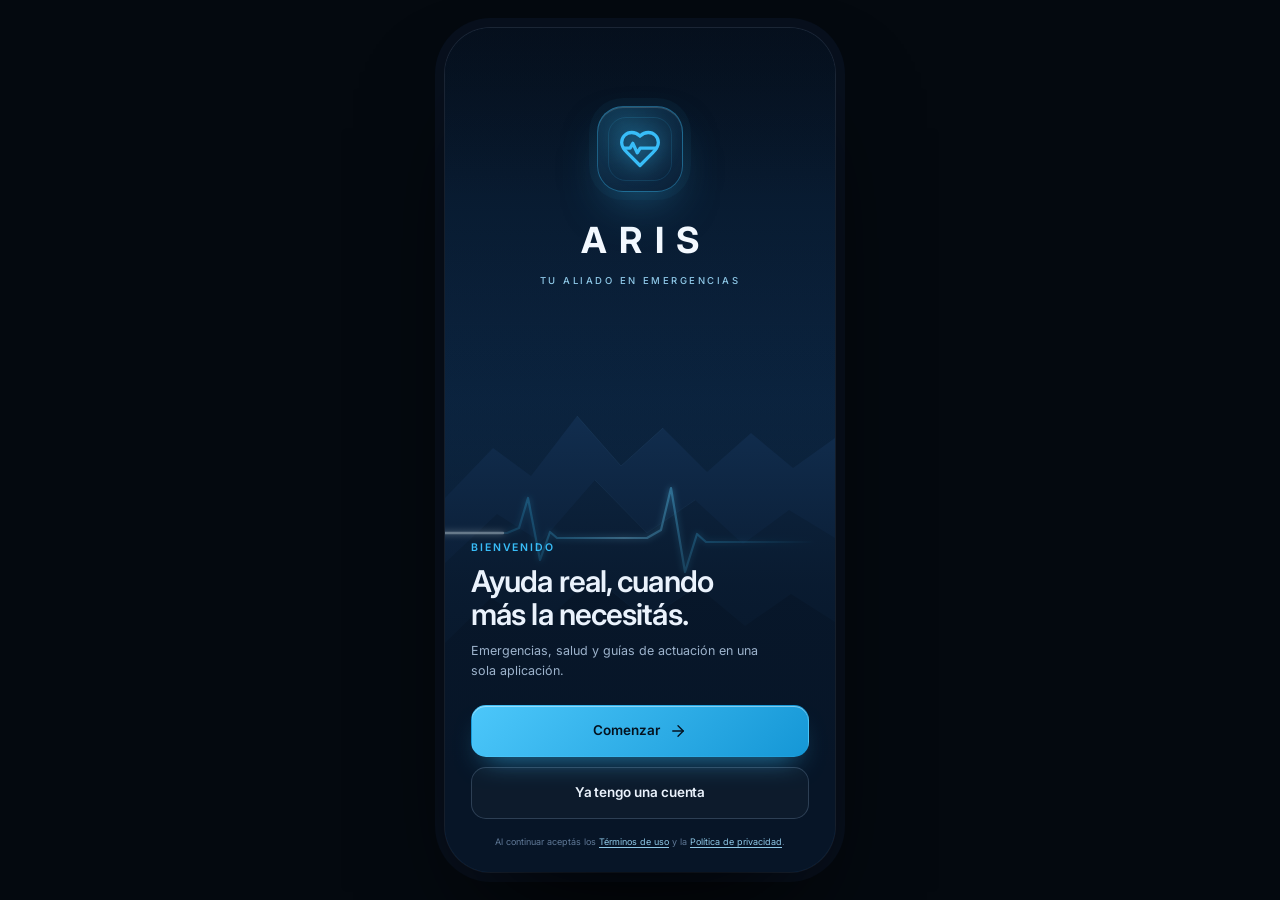
==== app.html @ 442552c3 "ARIS: PWA completa de emergencias y salud con soporte offline" ====
<!DOCTYPE html>
<html lang="es">
<head>
  <meta charset="UTF-8">
  <meta name="viewport" content="width=device-width, initial-scale=1, viewport-fit=cover">
  <meta name="theme-color" content="#0A192F">
  <meta name="description" content="ARIS — Tu aliado en emergencias. Asistencia por voz, alertas y guías de primeros auxilios.">
  <title>ARIS — Tu aliado en emergencias</title>

  <!-- PWA -->
  <link rel="manifest" href="manifest.json">
  <link rel="icon" type="image/png" sizes="192x192" href="icons/icon-192.png">
  <link rel="apple-touch-icon" sizes="180x180" href="icons/apple-touch-icon.png">
  <meta name="mobile-web-app-capable" content="yes">
  <meta name="apple-mobile-web-app-capable" content="yes">
  <meta name="apple-mobile-web-app-status-bar-style" content="black-translucent">
  <meta name="apple-mobile-web-app-title" content="ARIS">

  <link rel="preconnect" href="https://fonts.googleapis.com">
  <link rel="preconnect" href="https://fonts.gstatic.com" crossorigin>
  <link href="https://fonts.googleapis.com/css2?family=Inter:wght@400;500;600;700;800&display=swap" rel="stylesheet">
  <link rel="stylesheet" href="styles.css">
  <link rel="stylesheet" href="app-mobile.css">
</head>
<body class="aris-app">

  <!-- ============================================================
       Sprite de iconos
       ============================================================ -->
  <svg class="svg-sprite" xmlns="http://www.w3.org/2000/svg" aria-hidden="true" focusable="false">
    <symbol id="i-heart-pulse" viewBox="0 0 24 24">
      <path d="M19 14c1.49-1.46 3-3.21 3-5.5A5.5 5.5 0 0 0 16.5 3c-1.76 0-3 .5-4.5 2-1.5-1.5-2.74-2-4.5-2A5.5 5.5 0 0 0 2 8.5c0 2.3 1.5 4.05 3 5.5l7 7Z"/>
      <path d="M3 11.5h3.6l1.5-2.6 2.4 5.2 1.6-2.6H21"/>
    </symbol>
    <symbol id="i-alert" viewBox="0 0 24 24">
      <path d="M10.3 3.9 1.8 18a2 2 0 0 0 1.7 3h17a2 2 0 0 0 1.7-3L13.7 3.9a2 2 0 0 0-3.4 0Z"/>
      <path d="M12 9v4"/><path d="M12 17h.01"/>
    </symbol>
    <symbol id="i-megaphone" viewBox="0 0 24 24">
      <path d="m3 11 18-5v12L3 13v-2Z"/>
      <path d="M11.6 16.8a3 3 0 1 1-5.8-1.6"/>
    </symbol>
    <symbol id="i-book" viewBox="0 0 24 24">
      <path d="M12 7v14"/>
      <path d="M3 18a1 1 0 0 1-1-1V4a1 1 0 0 1 1-1h5a4 4 0 0 1 4 4 4 4 0 0 1 4-4h5a1 1 0 0 1 1 1v13a1 1 0 0 1-1 1h-6a3 3 0 0 0-3 3 3 3 0 0 0-3-3H3Z"/>
    </symbol>
    <symbol id="i-home" viewBox="0 0 24 24">
      <path d="m3 10.5 9-7.5 9 7.5"/>
      <path d="M5 9.5V21h14V9.5"/>
      <path d="M9 21v-6h6v6"/>
    </symbol>
    <symbol id="i-bell" viewBox="0 0 24 24">
      <path d="M18 8a6 6 0 1 0-12 0c0 7-3 7-3 9h18c0-2-3-2-3-9"/>
      <path d="M10.3 21a2 2 0 0 0 3.4 0"/>
    </symbol>
    <symbol id="i-user" viewBox="0 0 24 24">
      <circle cx="12" cy="8" r="4"/>
      <path d="M4 21a8 8 0 0 1 16 0"/>
    </symbol>
    <symbol id="i-phone" viewBox="0 0 24 24">
      <path d="M22 16.9v3a2 2 0 0 1-2.2 2 19.8 19.8 0 0 1-8.6-3.1 19.5 19.5 0 0 1-6-6A19.8 19.8 0 0 1 2.1 4.2 2 2 0 0 1 4.1 2h3a2 2 0 0 1 2 1.7c.1 1 .4 2 .7 2.9a2 2 0 0 1-.5 2.1L8 10a16 16 0 0 0 6 6l1.3-1.3a2 2 0 0 1 2.1-.5c1 .3 1.9.6 2.9.7a2 2 0 0 1 1.7 2Z"/>
    </symbol>
    <symbol id="i-mic" viewBox="0 0 24 24">
      <rect x="9" y="2" width="6" height="11" rx="3"/>
      <path d="M5 10a7 7 0 0 0 14 0"/>
      <path d="M12 19v3"/>
    </symbol>
    <symbol id="i-play" viewBox="0 0 24 24">
      <path d="M7 4.5 19 12 7 19.5Z"/>
    </symbol>
    <symbol id="i-pause" viewBox="0 0 24 24">
      <rect x="6" y="4" width="4" height="16" rx="1.4"/>
      <rect x="14" y="4" width="4" height="16" rx="1.4"/>
    </symbol>
    <symbol id="i-stop" viewBox="0 0 24 24">
      <rect x="6" y="6" width="12" height="12" rx="2"/>
    </symbol>
    <symbol id="i-chevron-right" viewBox="0 0 24 24">
      <path d="m9 18 6-6-6-6"/>
    </symbol>
    <symbol id="i-arrow-left" viewBox="0 0 24 24">
      <path d="M19 12H5"/><path d="m12 19-7-7 7-7"/>
    </symbol>
    <symbol id="i-arrow-right" viewBox="0 0 24 24">
      <path d="M5 12h14"/><path d="m12 5 7 7-7 7"/>
    </symbol>
    <symbol id="i-arrow-down" viewBox="0 0 24 24">
      <path d="M12 5v14"/><path d="m6 13 6 6 6-6"/>
    </symbol>
    <symbol id="i-eye" viewBox="0 0 24 24">
      <path d="M2 12s3.5-7 10-7 10 7 10 7-3.5 7-10 7S2 12 2 12Z"/>
      <circle cx="12" cy="12" r="3"/>
    </symbol>
    <symbol id="i-eye-off" viewBox="0 0 24 24">
      <path d="m3 3 18 18"/>
      <path d="M10.6 5.1A10.9 10.9 0 0 1 12 5c6.5 0 10 7 10 7a18 18 0 0 1-3.2 4.2"/>
      <path d="M6.6 6.6A18 18 0 0 0 2 12s3.5 7 10 7a10.8 10.8 0 0 0 5.4-1.4"/>
      <path d="M9.9 9.9a3 3 0 0 0 4.2 4.2"/>
    </symbol>
    <symbol id="i-mail" viewBox="0 0 24 24">
      <rect x="2" y="4" width="20" height="16" rx="2.5"/>
      <path d="m2.5 7 9.5 6 9.5-6"/>
    </symbol>
    <symbol id="i-lock" viewBox="0 0 24 24">
      <rect x="4" y="10" width="16" height="11" rx="2.5"/>
      <path d="M8 10V7a4 4 0 0 1 8 0v3"/>
    </symbol>
    <symbol id="i-calendar" viewBox="0 0 24 24">
      <rect x="3" y="4" width="18" height="17" rx="2.5"/>
      <path d="M8 2v4M16 2v4M3 10h18"/>
    </symbol>
    <symbol id="i-shield" viewBox="0 0 24 24">
      <path d="M12 22s8-4 8-10V5l-8-3-8 3v7c0 6 8 10 8 10Z"/>
      <path d="m9 12 2 2 4-4"/>
    </symbol>
    <symbol id="i-pin" viewBox="0 0 24 24">
      <path d="M20 10c0 6-8 12-8 12s-8-6-8-12a8 8 0 0 1 16 0Z"/>
      <circle cx="12" cy="10" r="3"/>
    </symbol>
    <symbol id="i-clock" viewBox="0 0 24 24">
      <circle cx="12" cy="12" r="9"/>
      <path d="M12 7v5l3 2"/>
    </symbol>
    <symbol id="i-check" viewBox="0 0 24 24">
      <path d="m5 13 4 4L19 7"/>
    </symbol>
    <symbol id="i-settings" viewBox="0 0 24 24">
      <circle cx="12" cy="12" r="3"/>
      <path d="M19.4 15a1.7 1.7 0 0 0 .3 1.9l.1.1a2 2 0 1 1-2.8 2.8l-.1-.1a1.7 1.7 0 0 0-1.9-.3 1.7 1.7 0 0 0-1 1.5V21a2 2 0 1 1-4 0v-.1a1.7 1.7 0 0 0-1.1-1.5 1.7 1.7 0 0 0-1.9.3l-.1.1a2 2 0 1 1-2.8-2.8l.1-.1a1.7 1.7 0 0 0 .3-1.9 1.7 1.7 0 0 0-1.5-1H3a2 2 0 1 1 0-4h.1A1.7 1.7 0 0 0 4.6 9a1.7 1.7 0 0 0-.3-1.9l-.1-.1a2 2 0 1 1 2.8-2.8l.1.1a1.7 1.7 0 0 0 1.9.3H9a1.7 1.7 0 0 0 1-1.5V3a2 2 0 1 1 4 0v.1a1.7 1.7 0 0 0 1 1.5 1.7 1.7 0 0 0 1.9-.3l.1-.1a2 2 0 1 1 2.8 2.8l-.1.1a1.7 1.7 0 0 0-.3 1.9V9a1.7 1.7 0 0 0 1.5 1H21a2 2 0 1 1 0 4h-.1a1.7 1.7 0 0 0-1.5 1Z"/>
    </symbol>
    <symbol id="i-globe" viewBox="0 0 24 24">
      <circle cx="12" cy="12" r="9"/>
      <path d="M3 12h18"/>
      <path d="M12 3a15 15 0 0 1 0 18 15 15 0 0 1 0-18Z"/>
    </symbol>
    <symbol id="i-logout" viewBox="0 0 24 24">
      <path d="M9 21H5a2 2 0 0 1-2-2V5a2 2 0 0 1 2-2h4"/>
      <path d="m16 17 5-5-5-5"/><path d="M21 12H9"/>
    </symbol>
    <symbol id="i-share" viewBox="0 0 24 24">
      <circle cx="18" cy="5" r="3"/>
      <circle cx="6" cy="12" r="3"/>
      <circle cx="18" cy="19" r="3"/>
      <path d="m8.6 10.5 6.8-4M8.6 13.5l6.8 4"/>
    </symbol>
    <symbol id="i-send" viewBox="0 0 24 24">
      <path d="m22 2-7 20-4-9-9-4Z"/>
      <path d="M22 2 11 13"/>
    </symbol>
    <symbol id="i-activity" viewBox="0 0 24 24">
      <path d="M22 12h-4l-3 9L9 3l-3 9H2"/>
    </symbol>
    <symbol id="i-users" viewBox="0 0 24 24">
      <path d="M16 21v-2a4 4 0 0 0-4-4H6a4 4 0 0 0-4 4v2"/>
      <circle cx="9" cy="7" r="4"/>
      <path d="M22 21v-2a4 4 0 0 0-3-3.9"/>
      <path d="M16 3.1a4 4 0 0 1 0 7.8"/>
    </symbol>
    <symbol id="i-badge-check" viewBox="0 0 24 24">
      <path d="m12 2 2.4 1.8 3-.3 1 2.8L21 7.8l-.6 3 .6 3-2.6 1.5-1 2.8-3-.3L12 22l-2.4-1.8-3 .3-1-2.8L3 16.2l.6-3-.6-3 2.6-1.5 1-2.8 3 .3L12 2Z"/>
      <path d="m9 12 2 2 4-4"/>
    </symbol>
    <symbol id="i-headset" viewBox="0 0 24 24">
      <path d="M3 18v-6a9 9 0 0 1 18 0v6"/>
      <path d="M21 19a2 2 0 0 1-2 2h-1a2 2 0 0 1-2-2v-3a2 2 0 0 1 2-2h3v5Z"/>
      <path d="M3 19a2 2 0 0 0 2 2h1a2 2 0 0 0 2-2v-3a2 2 0 0 0-2-2H3v5Z"/>
    </symbol>
    <symbol id="i-bookmark" viewBox="0 0 24 24">
      <path d="M19 21 12 16 5 21V5a2 2 0 0 1 2-2h10a2 2 0 0 1 2 2v16Z"/>
    </symbol>
    <symbol id="i-volume" viewBox="0 0 24 24">
      <path d="M11 5 6 9H2v6h4l5 4V5Z"/>
      <path d="M15.5 8.5a5 5 0 0 1 0 7"/>
      <path d="M18.5 5.5a9 9 0 0 1 0 13"/>
    </symbol>
    <symbol id="i-volume-off" viewBox="0 0 24 24">
      <path d="M11 5 6 9H2v6h4l5 4V5Z"/>
      <path d="m16 9 5 5"/>
      <path d="m21 9-5 5"/>
    </symbol>
    <symbol id="i-droplet" viewBox="0 0 24 24">
      <path d="M12 2.7 6.3 8.4a8 8 0 1 0 11.4 0L12 2.7Z"/>
    </symbol>
    <symbol id="i-edit" viewBox="0 0 24 24">
      <path d="M12 20h9"/>
      <path d="M16.5 3.5a2.1 2.1 0 0 1 3 3L7 19l-4 1 1-4Z"/>
    </symbol>
  </svg>

  <div id="app">

    <!-- ==========================================================
         01 · Bienvenida
         ========================================================== -->
    <section class="screen screen--splash" data-view="bienvenida" aria-label="Bienvenida de ARIS">
      <div class="scene" aria-hidden="true">
        <svg class="scene__art" viewBox="0 0 390 844" preserveAspectRatio="xMidYMid slice" aria-hidden="true">
          <defs>
            <linearGradient id="sceneSky" x1="0" y1="0" x2="0" y2="1">
              <stop offset="0" stop-color="#061323"/>
              <stop offset=".42" stop-color="#0B2440"/>
              <stop offset=".72" stop-color="#123354"/>
              <stop offset="1" stop-color="#0A192F"/>
            </linearGradient>
            <linearGradient id="ecgGrad" x1="0" y1="0" x2="1" y2="0">
              <stop offset="0" stop-color="#38BDF8" stop-opacity="0"/>
              <stop offset=".28" stop-color="#38BDF8" stop-opacity=".55"/>
              <stop offset=".5" stop-color="#7DD3FC" stop-opacity=".95"/>
              <stop offset=".72" stop-color="#38BDF8" stop-opacity=".55"/>
              <stop offset="1" stop-color="#38BDF8" stop-opacity="0"/>
            </linearGradient>
            <filter id="ecgGlow" x="-20%" y="-200%" width="140%" height="500%">
              <feGaussianBlur stdDeviation="3.2" result="blur"/>
              <feMerge>
                <feMergeNode in="blur"/>
                <feMergeNode in="SourceGraphic"/>
              </feMerge>
            </filter>
          </defs>

          <rect width="390" height="844" fill="url(#sceneSky)"/>

          <path d="M0 470 48 420 86 448 132 388 176 438 218 400 262 444 306 405 348 440 390 410V844H0Z" fill="#143458" opacity=".9"/>
          <path d="M0 535 52 486 96 514 150 452 202 505 250 472 298 516 344 482 390 510V844H0Z" fill="#0F2A48"/>
          <path d="M0 615 46 570 94 600 148 548 202 592 252 558 300 598 346 566 390 594V844H0Z" fill="#091C32"/>

          <g fill="none" stroke="#2E5B80" stroke-opacity=".3" stroke-width="1">
            <path d="M132 388 176 438 218 400"/>
            <path d="M150 452 202 505 250 472"/>
            <path d="M148 548 202 592 252 558"/>
          </g>

          <g filter="url(#ecgGlow)">
            <path class="ecg-line" d="M-12 505H62l12-5 9-30 12 62 10-28 7 6h90l14-8 10-42 14 84 12-38 9 8h109" fill="none" stroke="url(#ecgGrad)" stroke-width="2.2" stroke-linecap="round" stroke-linejoin="round"/>
            <path class="ecg-spark" d="M-12 505H62l12-5 9-30 12 62 10-28 7 6h90l14-8 10-42 14 84 12-38 9 8h109" fill="none" stroke="#D8F0FF" stroke-width="2.4" stroke-linecap="round" stroke-linejoin="round" stroke-dasharray="70 1100"/>
          </g>
        </svg>
        <div class="scene__veil"></div>
      </div>

      <div class="splash__content">
        <div class="splash__brand">
          <span class="brandmark" aria-hidden="true">
            <svg class="icon" aria-hidden="true"><use href="#i-heart-pulse"/></svg>
          </span>
          <h3 class="splash__word">ARIS</h3>
          <p class="splash__tagline">Tu aliado en emergencias</p>
        </div>

        <div class="splash__bottom">
          <p class="eyebrow eyebrow--cyan">Bienvenido</p>
          <h3 class="splash__title">Ayuda real, cuando más la necesitás.</h3>
          <p class="splash__copy">Emergencias, salud y guías de actuación en una sola aplicación.</p>
          <div class="splash__actions">
            <button class="btn btn--primary" type="button" data-start>
              Comenzar
              <svg class="icon" aria-hidden="true"><use href="#i-arrow-right"/></svg>
            </button>
            <button class="btn btn--ghost" type="button" data-have-account>Ya tengo una cuenta</button>
          </div>
          <p class="splash__legal">Al continuar aceptás los <a href="#">Términos de uso</a> y la <a href="#">Política de privacidad</a>.</p>
        </div>
      </div>
    </section>

    <!-- ==========================================================
         02 · Registro
         ========================================================== -->
    <section class="screen screen--auth" data-view="registro" aria-label="Registro de cuenta">
      <div class="auth__glow" aria-hidden="true"></div>

      <div class="appbar">
        <a class="icon-btn" href="#/bienvenida" data-back="bienvenida" aria-label="Volver">
          <svg class="icon" aria-hidden="true"><use href="#i-arrow-left"/></svg>
        </a>
        <span class="appbar__spacer"></span>
        <span class="appbar__hint">Nueva cuenta</span>
      </div>

      <div class="auth__scroll">
        <header class="auth__head">
          <p class="eyebrow">Nueva cuenta</p>
          <h3>Creá tu cuenta</h3>
          <p>Completá tus datos para recibir asistencia personalizada.</p>
        </header>

        <form class="form" data-register-form>
          <div class="field">
            <label class="field__label" for="reg-name">Nombre completo</label>
            <div class="field__control">
              <svg class="icon field__icon" aria-hidden="true"><use href="#i-user"/></svg>
              <input class="field__input" id="reg-name" name="name" type="text" placeholder="Martina Gómez" autocomplete="name">
            </div>
          </div>

          <div class="field">
            <label class="field__label" for="reg-age">Edad</label>
            <div class="field__control">
              <svg class="icon field__icon" aria-hidden="true"><use href="#i-calendar"/></svg>
              <input class="field__input" id="reg-age" name="age" type="text" inputmode="numeric" placeholder="28" autocomplete="off">
            </div>
          </div>

          <div class="field">
            <label class="field__label" for="reg-email">Correo electrónico</label>
            <div class="field__control">
              <svg class="icon field__icon" aria-hidden="true"><use href="#i-mail"/></svg>
              <input class="field__input" id="reg-email" name="email" type="email" placeholder="nombre@correo.com" autocomplete="email">
            </div>
          </div>

          <div class="field">
            <label class="field__label" for="reg-password">Contraseña</label>
            <div class="field__control">
              <svg class="icon field__icon" aria-hidden="true"><use href="#i-lock"/></svg>
              <input class="field__input" id="reg-password" name="password" type="password" placeholder="Mínimo 8 caracteres" autocomplete="new-password">
              <button class="field__toggle" type="button" data-toggle-password aria-label="Mostrar contraseña" aria-controls="reg-password">
                <svg class="icon" aria-hidden="true"><use href="#i-eye"/></svg>
              </button>
            </div>
          </div>

          <label class="checkbox">
            <input type="checkbox" checked>
            <span class="checkbox__box" aria-hidden="true">
              <svg class="icon" aria-hidden="true"><use href="#i-check"/></svg>
            </span>
            <span>Acepto los <a href="#">términos</a> y la <a href="#">política de privacidad</a>.</span>
          </label>

          <button class="btn btn--primary btn--full" type="submit">
            Crear cuenta
            <svg class="icon" aria-hidden="true"><use href="#i-arrow-right"/></svg>
          </button>
        </form>

        <p class="auth__alt">¿Ya tenés una cuenta? <a href="#/inicio">Iniciá sesión</a></p>
        <p class="auth__secure">
          <svg class="icon" aria-hidden="true"><use href="#i-lock"/></svg>
          Tus datos se guardan solo en este dispositivo.
        </p>
      </div>
    </section>

    <!-- ==========================================================
         03 · Inicio
         ========================================================== -->
    <section class="screen screen--home" data-view="inicio" aria-label="Pantalla principal">
      <div class="screen__scroll home__scroll">
        <header class="home__head">
          <span class="avatar" data-user-initials aria-hidden="true">MG<span class="avatar__status" aria-hidden="true"></span></span>
          <div class="home__greeting">
            <p class="home__date" data-today>Lunes, 2 de noviembre</p>
            <h3 data-home-greeting>Hola, ¿cómo estás?</h3>
          </div>
          <a class="icon-btn icon-btn--bell" href="#/alertas" aria-label="Notificaciones">
            <svg class="icon" aria-hidden="true"><use href="#i-bell"/></svg>
            <span class="dot" data-unread-badge aria-hidden="true"></span>
          </a>
        </header>

        <div class="status-strip">
          <span class="status-strip__left"><span class="pulse-dot" aria-hidden="true"></span> Protección activa</span>
          <span class="status-strip__right">
            <svg class="icon" aria-hidden="true"><use href="#i-pin"/></svg>
            Zona Norte
          </span>
        </div>

        <div class="section-head">
          <h3>Accesos rápidos</h3>
          <span class="section-head__meta">Módulos</span>
        </div>

        <div class="quick-grid">
          <a class="quick-card quick-card--health" href="#/perfil">
            <span class="quick-card__icon"><svg class="icon" aria-hidden="true"><use href="#i-heart-pulse"/></svg></span>
            <span class="quick-card__arrow"><svg class="icon" aria-hidden="true"><use href="#i-chevron-right"/></svg></span>
            <span class="quick-card__body">
              <strong>Mi salud</strong>
              <span>Signos vitales y ficha</span>
            </span>
          </a>

          <a class="quick-card quick-card--emergency" href="#/sismo">
            <span class="quick-card__icon"><svg class="icon" aria-hidden="true"><use href="#i-alert"/></svg></span>
            <span class="quick-card__arrow"><svg class="icon" aria-hidden="true"><use href="#i-chevron-right"/></svg></span>
            <span class="quick-card__body">
              <strong>Emergencias</strong>
              <span>SOS, llamadas y reportes</span>
            </span>
          </a>

          <a class="quick-card quick-card--alerts" href="#/alertas">
            <span class="quick-card__icon"><svg class="icon" aria-hidden="true"><use href="#i-megaphone"/></svg></span>
            <span class="quick-card__badge" data-unread-badge>2</span>
            <span class="quick-card__body">
              <strong>Alertas</strong>
              <span>Avisos de tu zona</span>
            </span>
          </a>

          <a class="quick-card quick-card--guide" href="#/rcp">
            <span class="quick-card__icon"><svg class="icon" aria-hidden="true"><use href="#i-book"/></svg></span>
            <span class="quick-card__arrow"><svg class="icon" aria-hidden="true"><use href="#i-chevron-right"/></svg></span>
            <span class="quick-card__body">
              <strong>Guía</strong>
              <span>Primeros auxilios y RCP</span>
            </span>
          </a>
        </div>

        <a class="alert-row" href="#/alertas">
          <span class="alert-row__icon"><svg class="icon" aria-hidden="true"><use href="#i-activity"/></svg></span>
          <span class="alert-row__body">
            <strong>Sismo de magnitud 6.4</strong>
            <span>Zona Norte · hace 3 min</span>
          </span>
          <span class="tag tag--danger">Alta</span>
          <svg class="icon" aria-hidden="true"><use href="#i-chevron-right"/></svg>
        </a>

        <div class="section-head section-head--contacts">
          <h3>Contactos de confianza</h3>
          <button class="link-btn" type="button" data-toast="Gestión de contactos en camino">Gestionar</button>
        </div>

        <div class="contacts-row">
          <a class="contact" href="tel:+5491100000001" aria-label="Llamar a María">
            <span class="avatar avatar--xs" data-initials="ML" aria-hidden="true"></span>
            <span class="contact__name">María</span>
            <span class="contact__call"><svg class="icon" aria-hidden="true"><use href="#i-phone"/></svg></span>
          </a>
          <a class="contact" href="tel:+5491100000002" aria-label="Llamar a Diego">
            <span class="avatar avatar--xs" data-initials="DR" aria-hidden="true"></span>
            <span class="contact__name">Diego</span>
            <span class="contact__call"><svg class="icon" aria-hidden="true"><use href="#i-phone"/></svg></span>
          </a>
          <a class="contact" href="tel:+5491100000003" aria-label="Llamar a Lucía">
            <span class="avatar avatar--xs" data-initials="LP" aria-hidden="true"></span>
            <span class="contact__name">Lucía</span>
            <span class="contact__call"><svg class="icon" aria-hidden="true"><use href="#i-phone"/></svg></span>
          </a>
        </div>

        <div class="support-banner">
          <span class="support-banner__icon"><svg class="icon" aria-hidden="true"><use href="#i-headset"/></svg></span>
          <span class="support-banner__body">
            <strong>Estamos para ayudarte</strong>
            <span>Soporte disponible 24/7</span>
          </span>
          <button class="support-banner__action" type="button" data-toast="Soporte: soporte@aris.app" aria-label="Contactar con soporte">
            <svg class="icon" aria-hidden="true"><use href="#i-arrow-right"/></svg>
          </button>
        </div>
      </div>

      <div class="home-indicator" aria-hidden="true"></div>
    </section>

    <!-- ==========================================================
         04 · Emergencia natural (sismo)
         ========================================================== -->
    <section class="screen screen--quake" data-view="sismo" aria-label="Emergencia por sismo">
      <div class="appbar">
        <a class="icon-btn" href="#/inicio" data-back="inicio" aria-label="Volver al inicio">
          <svg class="icon" aria-hidden="true"><use href="#i-arrow-left"/></svg>
        </a>
        <h3 class="appbar__title">Emergencia natural</h3>
        <span class="appbar__spacer"></span>
        <a class="icon-btn" href="#/voz" aria-label="Asistencia por voz">
          <svg class="icon" aria-hidden="true"><use href="#i-mic"/></svg>
        </a>
        <button class="icon-btn" type="button" data-toast="Ubicación y tipo de emergencia enviada" aria-label="Compartir emergencia">
          <svg class="icon" aria-hidden="true"><use href="#i-share"/></svg>
        </button>
      </div>

      <div class="screen__scroll quake__scroll">
        <div class="quake-hero">
          <svg class="quake-hero__art" viewBox="0 0 350 204" preserveAspectRatio="xMidYMid slice" aria-hidden="true">
            <defs>
              <linearGradient id="quakeSky" x1="0" y1="0" x2="0" y2="1">
                <stop offset="0" stop-color="#18395B"/>
                <stop offset=".55" stop-color="#102945"/>
                <stop offset="1" stop-color="#0A1B30"/>
              </linearGradient>
              <radialGradient id="quakeGlow" cx=".72" cy=".16" r=".62">
                <stop offset="0" stop-color="#F87171" stop-opacity=".4"/>
                <stop offset="1" stop-color="#F87171" stop-opacity="0"/>
              </radialGradient>
              <filter id="quakeBlur" x="-50%" y="-50%" width="200%" height="200%">
                <feGaussianBlur stdDeviation="7"/>
              </filter>
            </defs>

            <rect width="350" height="204" fill="url(#quakeSky)"/>
            <rect width="350" height="204" fill="url(#quakeGlow)"/>

            <g fill="#0B2036">
              <rect x="4" y="112" width="54" height="92"/>
              <rect x="64" y="90" width="36" height="114"/>
              <rect x="204" y="100" width="46" height="104"/>
              <rect x="256" y="118" width="38" height="86"/>
              <rect x="300" y="94" width="46" height="110"/>
            </g>

            <g fill="#7DD3FC" opacity=".13">
              <rect x="12" y="124" width="5" height="7"/><rect x="24" y="124" width="5" height="7"/><rect x="36" y="124" width="5" height="7"/>
              <rect x="12" y="142" width="5" height="7"/><rect x="36" y="142" width="5" height="7"/>
              <rect x="72" y="104" width="5" height="7"/><rect x="84" y="104" width="5" height="7"/>
              <rect x="72" y="122" width="5" height="7"/><rect x="84" y="140" width="5" height="7"/>
              <rect x="214" y="114" width="5" height="7"/><rect x="228" y="114" width="5" height="7"/><rect x="240" y="132" width="5" height="7"/>
              <rect x="266" y="130" width="5" height="7"/><rect x="278" y="148" width="5" height="7"/>
              <rect x="310" y="108" width="5" height="7"/><rect x="324" y="108" width="5" height="7"/><rect x="310" y="126" width="5" height="7"/>
            </g>

            <path d="M112 54h52l6 12-10 8 8 12h22v118h-78Z" fill="#143A5C"/>
            <path d="M112 54h52l6 12-10 8 8 12h22" fill="none" stroke="#3E6B92" stroke-width="1.4" opacity=".7"/>

            <g fill="#FCD34D" opacity=".38">
              <rect x="124" y="106" width="10" height="8" rx="1"/>
              <rect x="146" y="106" width="10" height="8" rx="1"/>
              <rect x="124" y="132" width="10" height="8" rx="1"/>
              <rect x="168" y="132" width="10" height="8" rx="1"/>
              <rect x="146" y="158" width="10" height="8" rx="1"/>
              <rect x="168" y="158" width="10" height="8" rx="1"/>
              <rect x="146" y="184" width="10" height="8" rx="1"/>
            </g>

            <g fill="none" stroke="#8FB4CE" stroke-width="1.5" stroke-linecap="round" opacity=".55">
              <path d="M150 70l7 16-10 12 9 15-6 18 11 14"/>
              <path d="m157 86 14 8"/>
              <path d="m147 98-14 10"/>
              <path d="m160 131 16 10"/>
              <path d="m138 70-8 14 6 12"/>
            </g>

            <g fill="#081726">
              <rect x="0" y="178" width="350" height="26"/>
              <path d="M0 178h36l10-12 8 12h40l8-8 6 8h52l10-14 10 14h44l8-10 8 10h54l8-12 8 12h40v26H0Z" opacity=".85"/>
            </g>

            <g fill="#1D3E5C">
              <rect x="86" y="188" width="14" height="6" rx="1" transform="rotate(-12 93 191)"/>
              <rect x="210" y="190" width="18" height="5" rx="1" transform="rotate(8 219 192)"/>
              <rect x="244" y="185" width="10" height="7" rx="1" transform="rotate(-18 249 188)"/>
            </g>

            <ellipse cx="145" cy="192" rx="118" ry="20" fill="#9FB6D1" opacity=".07" filter="url(#quakeBlur)"/>
          </svg>
          <div class="quake-hero__veil" aria-hidden="true"></div>

          <div class="quake-hero__top">
            <span class="tag tag--danger-solid"><span class="pulse-dot pulse-dot--light" aria-hidden="true"></span> Sismo</span>
            <span class="chip chip--glass">
              <svg class="icon" aria-hidden="true"><use href="#i-clock"/></svg>
              Hace 3 min
            </span>
          </div>

          <div class="quake-hero__bottom">
            <div class="quake-mag">
              <strong>6.4</strong>
              <span>Magnitud</span>
            </div>
            <div class="quake-hero__meta">
              <span class="tag tag--danger">Gravedad alta</span>
              <span class="quake-hero__note">Réplicas posibles</span>
            </div>
          </div>
        </div>

        <div class="quake-loc">
          <span>
            <svg class="icon" aria-hidden="true"><use href="#i-pin"/></svg>
            Zona Norte, 8 km al NE
          </span>
          <span class="quake-loc__sep" aria-hidden="true"></span>
          <span>Profundidad 12 km</span>
        </div>

        <div class="callout callout--danger">
          <svg class="icon" aria-hidden="true"><use href="#i-alert"/></svg>
          <p><strong>Mantené la calma.</strong> Seguí los pasos y ayudá a quien lo necesite.</p>
        </div>

        <div class="section-head">
          <h3>¿Qué podés hacer?</h3>
          <span class="section-head__meta">4 pasos</span>
        </div>

        <ol class="steps">
          <li class="step">
            <span class="step__num">1</span>
            <div class="step__body">
              <strong>Alejate de las ventanas</strong>
              <p>Y de objetos que puedan caer.</p>
            </div>
          </li>
          <li class="step">
            <span class="step__num">2</span>
            <div class="step__body">
              <strong>Cubrite bajo una mesa firme</strong>
              <p>Protegé tu cabeza y cuello.</p>
            </div>
          </li>
          <li class="step">
            <span class="step__num">3</span>
            <div class="step__body">
              <strong>No uses ascensores</strong>
              <p>Usá siempre las escaleras.</p>
            </div>
          </li>
          <li class="step">
            <span class="step__num">4</span>
            <div class="step__body">
              <strong>Evacuá al punto de encuentro</strong>
              <p>Cuando el movimiento haya terminado.</p>
            </div>
          </li>
        </ol>

        <a class="btn btn--ghost btn--full quake-voice-cta" href="#/voz">
          <svg class="icon" aria-hidden="true"><use href="#i-mic"/></svg>
          Hablar con la asistencia por voz
        </a>

        <div class="quake-note">
          <svg class="icon" aria-hidden="true"><use href="#i-volume"/></svg>
          <p>Mantené el volumen activo para recibir instrucciones.</p>
        </div>
      </div>

      <div class="action-bar">
        <a class="btn btn--danger" href="tel:911">
          <svg class="icon" aria-hidden="true"><use href="#i-phone"/></svg>
          Llamar al 911
        </a>
        <button class="icon-btn icon-btn--lg" type="button" data-toast="Tu ubicación se compartió con tus contactos" aria-label="Compartir ubicación">
          <svg class="icon" aria-hidden="true"><use href="#i-share"/></svg>
        </button>
      </div>
    </section>

    <!-- ==========================================================
         05 · Modo activo por voz
         ========================================================== -->
    <section class="screen screen--voice" data-view="voz" aria-label="Asistencia por voz">
      <div class="appbar">
        <a class="icon-btn" href="#/sismo" data-back="sismo" aria-label="Volver a la emergencia">
          <svg class="icon" aria-hidden="true"><use href="#i-arrow-left"/></svg>
        </a>
        <h3 class="appbar__title">Asistencia por voz</h3>
        <span class="appbar__spacer"></span>
        <span class="live-pill"><span class="pulse-dot" aria-hidden="true"></span> <span data-voice-status aria-live="polite">Activo</span></span>
      </div>

      <div class="screen__scroll voice__scroll">
        <div class="voice__hero">
          <div class="orb" aria-hidden="true">
            <span class="orb__ring orb__ring--1"></span>
            <span class="orb__ring orb__ring--2"></span>
            <span class="orb__ring orb__ring--3"></span>
            <span class="orb__core">
              <svg class="icon" aria-hidden="true"><use href="#i-mic"/></svg>
            </span>
          </div>
          <h3>Hablá ahora</h3>
          <p>Contá qué está pasando. ARIS te va a guiar paso a paso.</p>
          <button class="voice__listen" type="button" data-voice-play aria-label="Escuchar al asistente">
            <svg class="icon" aria-hidden="true"><use href="#i-volume"/></svg>
            <span data-voice-play-label>Escuchar al asistente</span>
          </button>
        </div>

        <div class="waveform" aria-hidden="true">
          <span></span><span></span><span></span><span></span><span></span><span></span><span></span><span></span><span></span><span></span><span></span><span></span><span></span><span></span><span></span><span></span><span></span><span></span><span></span><span></span><span></span><span></span><span></span><span></span><span></span><span></span>
        </div>

        <div class="transcript">
          <span class="transcript__icon" aria-hidden="true">
            <svg class="icon" aria-hidden="true"><use href="#i-mic"/></svg>
          </span>
          <div class="transcript__body">
            <p data-voice-transcript>“Hay un sismo en mi zona…”</p>
            <span class="transcript__status"><span class="dot dot--cyan" aria-hidden="true"></span> <span data-voice-transcript-status>Transcribiendo en tiempo real</span></span>
          </div>
        </div>

        <div class="section-head">
          <h3>Opciones rápidas</h3>
        </div>

        <div class="quick-actions">
          <button class="quick-action is-active" type="button" aria-pressed="true" data-voice-track="sismo">Hay un sismo en mi zona</button>
          <button class="quick-action" type="button" aria-pressed="false" data-voice-track="ambulancia">Necesito una ambulancia</button>
          <button class="quick-action" type="button" aria-pressed="false" data-voice-track="rcp">Alguien no respira</button>
          <button class="quick-action" type="button" aria-pressed="false" data-voice-track="atrapado">Estoy atrapado</button>
        </div>

        <div class="voice__actions">
          <button class="btn btn--primary btn--full" type="button" data-voice-send>
            <svg class="icon" aria-hidden="true"><use href="#i-send"/></svg>
            <span data-voice-send-label>Enviar alerta</span>
          </button>
          <button class="btn btn--ghost btn--full" type="button" data-voice-stop>
            <svg class="icon" aria-hidden="true"><use href="#i-stop"/></svg>
            <span data-voice-stop-label>Detener escucha</span>
          </button>
          <p class="voice__secure">
            <svg class="icon" aria-hidden="true"><use href="#i-lock"/></svg>
            Audio cifrado de extremo a extremo
          </p>
        </div>
      </div>
    </section>

    <!-- ==========================================================
         06 · Guía paso a paso (RCP)
         ========================================================== -->
    <section class="screen screen--cpr" data-view="rcp" aria-label="Guía de RCP paso a paso">
      <div class="appbar">
        <a class="icon-btn" href="#/inicio" data-back="inicio" aria-label="Volver al inicio">
          <svg class="icon" aria-hidden="true"><use href="#i-arrow-left"/></svg>
        </a>
        <h3 class="appbar__title">Guía de RCP</h3>
        <span class="appbar__spacer"></span>
        <button class="icon-btn" type="button" data-toast="Guía guardada en tu biblioteca" aria-label="Guardar guía">
          <svg class="icon" aria-hidden="true"><use href="#i-bookmark"/></svg>
        </button>
      </div>

      <div class="screen__scroll cpr__scroll">
        <div class="maneuver-row" role="group" aria-label="Elegir maniobra">
          <button class="maneuver is-active" type="button" data-maneuver="adultos" aria-pressed="true">RCP adultos</button>
          <button class="maneuver" type="button" data-maneuver="ninos" aria-pressed="false">RCP niños</button>
          <button class="maneuver" type="button" data-maneuver="atragantamiento" aria-pressed="false">Atragantamiento</button>
          <button class="maneuver" type="button" data-maneuver="hemorragia" aria-pressed="false">Hemorragia</button>
        </div>

        <div class="video-card" data-guide>
          <div class="video-card__stage" data-guide-stage aria-hidden="true"></div>
          <div class="video-card__veil" aria-hidden="true"></div>

          <div class="video-card__top">
            <span class="chip chip--glass" data-guide-label>RCP adultos</span>
            <div class="video-card__controls">
              <button class="video-card__control" type="button" data-guide-sound aria-pressed="true" aria-label="Silenciar audio de la guía">
                <svg class="icon" aria-hidden="true"><use href="#i-volume"/></svg>
              </button>
              <button class="video-card__control" type="button" data-guide-toggle aria-label="Reproducir guía">
                <svg class="icon" aria-hidden="true"><use href="#i-play"/></svg>
              </button>
            </div>
          </div>

          <button class="video-card__play" type="button" data-guide-play aria-label="Reproducir guía">
            <svg class="icon icon--fill" aria-hidden="true"><use href="#i-play"/></svg>
          </button>

          <div class="video-card__bottom">
            <span class="video-card__step" data-guide-step-label aria-live="polite">Paso 1 de 4 · Verificá la respiración</span>
            <div class="video-card__timeline">
              <span class="video-card__progress" data-guide-progress>
                <span class="video-card__knob" aria-hidden="true"></span>
              </span>
            </div>
            <div class="video-card__time">
              <span data-guide-current>0:00</span>
              <span data-guide-total>0:31</span>
            </div>
          </div>
        </div>

        <div class="cpr__title">
          <div>
            <h3 data-guide-title>RCP en adultos</h3>
            <p data-guide-meta>Guía básica de reanimación</p>
          </div>
          <span class="chip chip--soft" data-guide-duration>4 min</span>
        </div>

        <div class="section-head">
          <h3>Paso a paso</h3>
          <span class="section-head__meta" data-guide-count>1 de 4</span>
        </div>

        <ol class="cpr-steps" data-guide-steps>
          <li class="cpr-step is-active">
            <button class="cpr-step__btn" type="button" data-step="0" aria-label="Ir al paso 1: Verificá la respiración" aria-current="step">
              <span class="cpr-step__num">1</span>
              <span class="cpr-step__body">
                <strong>Verificá la respiración</strong>
                <span class="cpr-step__text">Observá el pecho durante 10 segundos.</span>
              </span>
            </button>
          </li>
          <li class="cpr-step">
            <button class="cpr-step__btn" type="button" data-step="1" aria-label="Ir al paso 2: Llamá al 911">
              <span class="cpr-step__num">2</span>
              <span class="cpr-step__body">
                <strong>Llamá al 911</strong>
                <span class="cpr-step__text">Pedí una ambulancia y un DEA.</span>
              </span>
            </button>
          </li>
          <li class="cpr-step">
            <button class="cpr-step__btn" type="button" data-step="2" aria-label="Ir al paso 3: Iniciá las compresiones">
              <span class="cpr-step__num">3</span>
              <span class="cpr-step__body">
                <strong>Iniciá las compresiones</strong>
                <span class="cpr-step__text">Centro del pecho, manos entrelazadas.</span>
              </span>
            </button>
          </li>
          <li class="cpr-step">
            <button class="cpr-step__btn" type="button" data-step="3" aria-label="Ir al paso 4: Continuá hasta que llegue ayuda">
              <span class="cpr-step__num">4</span>
              <span class="cpr-step__body">
                <strong>Continuá hasta que llegue ayuda</strong>
                <span class="cpr-step__text">No interrumpas el ritmo.</span>
              </span>
            </button>
          </li>
        </ol>

        <div class="metrics" data-guide-metrics>
          <div class="metric">
            <span class="metric__icon"><svg class="icon" aria-hidden="true"><use href="#i-activity"/></svg></span>
            <div class="metric__body">
              <span>Frecuencia</span>
              <strong>100–120</strong>
              <small>compresiones / min</small>
            </div>
          </div>
          <div class="metric">
            <span class="metric__icon"><svg class="icon" aria-hidden="true"><use href="#i-arrow-down"/></svg></span>
            <div class="metric__body">
              <span>Profundidad</span>
              <strong>5–6</strong>
              <small>centímetros</small>
            </div>
          </div>
        </div>

        <div class="cpr-tip">
          <svg class="icon" aria-hidden="true"><use href="#i-volume"/></svg>
          <p><strong>Recordá:</strong> <span data-guide-tip>30 compresiones y 2 ventilaciones por ciclo.</span></p>
        </div>

        <button class="btn btn--primary btn--full cpr__cta" type="button" data-guide-next>
          <svg class="icon" aria-hidden="true"><use href="#i-play"/></svg>
          <span data-guide-next-label>Continuar guía</span>
        </button>
      </div>
    </section>

    <!-- ==========================================================
         07 · Alertas
         ========================================================== -->
    <section class="screen screen--alerts" data-view="alertas" aria-label="Alertas de la zona">
      <div class="screen__scroll alerts__scroll">
        <header class="page-head">
          <div>
            <p class="eyebrow">Centro de avisos</p>
            <h3>Alertas</h3>
          </div>
          <button class="link-btn" type="button" data-mark-read>Marcar leídas</button>
        </header>

        <div class="alerts-summary">
          <span class="alerts-summary__badge" data-unread-badge>2</span>
          <p>
            <strong data-unread-label>2 alertas nuevas</strong>
            <span>en tu zona</span>
          </p>
          <span class="chip chip--soft">
            <svg class="icon" aria-hidden="true"><use href="#i-pin"/></svg>
            Zona Norte
          </span>
        </div>

        <div class="filter-row" role="tablist" aria-label="Filtrar alertas">
          <button class="filter is-active" type="button" role="tab" aria-selected="true">Todas</button>
          <button class="filter" type="button" role="tab" aria-selected="false">Sismo</button>
          <button class="filter" type="button" role="tab" aria-selected="false">Salud</button>
          <button class="filter" type="button" role="tab" aria-selected="false">Clima</button>
        </div>

        <div class="alert-list">
          <article class="alert-card alert-card--danger is-unread" role="button" tabindex="0">
            <span class="alert-card__icon"><svg class="icon" aria-hidden="true"><use href="#i-activity"/></svg></span>
            <div class="alert-card__body">
              <h4>Sismo de magnitud 6.4</h4>
              <p>Réplicas posibles en las próximas 24 horas. Evitá estructuras dañadas.</p>
              <div class="alert-card__meta">
                <svg class="icon" aria-hidden="true"><use href="#i-clock"/></svg>
                <span>Hace 3 min · Zona Norte</span>
                <span class="tag tag--danger">Alta</span>
              </div>
            </div>
            <span class="alert-card__unread" role="img" aria-label="Sin leer"></span>
          </article>

          <article class="alert-card alert-card--warn is-unread" role="button" tabindex="0">
            <span class="alert-card__icon"><svg class="icon" aria-hidden="true"><use href="#i-heart-pulse"/></svg></span>
            <div class="alert-card__body">
              <h4>Alerta sanitaria por dengue</h4>
              <p>Reforzá el uso de repelente y eliminá el agua estancada.</p>
              <div class="alert-card__meta">
                <svg class="icon" aria-hidden="true"><use href="#i-clock"/></svg>
                <span>Hace 2 h · Ciudad</span>
                <span class="tag tag--warn">Media</span>
              </div>
            </div>
            <span class="alert-card__unread" role="img" aria-label="Sin leer"></span>
          </article>

          <article class="alert-card alert-card--info" role="button" tabindex="0">
            <span class="alert-card__icon"><svg class="icon" aria-hidden="true"><use href="#i-droplet"/></svg></span>
            <div class="alert-card__body">
              <h4>Corte de agua programado</h4>
              <p>Servicio restablecido a las 18:00. Guardá agua para consumo.</p>
              <div class="alert-card__meta">
                <svg class="icon" aria-hidden="true"><use href="#i-clock"/></svg>
                <span>Hace 5 h · Sector Centro</span>
                <span class="tag tag--info">Info</span>
              </div>
            </div>
          </article>

          <article class="alert-card alert-card--warn" role="button" tabindex="0">
            <span class="alert-card__icon"><svg class="icon" aria-hidden="true"><use href="#i-alert"/></svg></span>
            <div class="alert-card__body">
              <h4>Réplica de magnitud 4.1</h4>
              <p>Sin daños reportados. Mantené la precaución en edificios.</p>
              <div class="alert-card__meta">
                <svg class="icon" aria-hidden="true"><use href="#i-clock"/></svg>
                <span>Ayer 21:40 · Zona Norte</span>
                <span class="tag tag--warn">Media</span>
              </div>
            </div>
          </article>
        </div>

        <button class="btn btn--ghost btn--full alerts__history" type="button" data-toast="El historial completo estará disponible pronto">
          <svg class="icon" aria-hidden="true"><use href="#i-clock"/></svg>
          Ver historial completo
        </button>

        <p class="alerts__footnote">Fuente: Defensa Civil · Última sincronización al abrir la app</p>
      </div>
    </section>

    <!-- ==========================================================
         08 · Perfil
         ========================================================== -->
    <section class="screen screen--profile" data-view="perfil" aria-label="Perfil de usuario">
      <div class="appbar">
        <h3 class="appbar__title">Mi perfil</h3>
        <span class="appbar__spacer"></span>
        <button class="icon-btn" type="button" data-toast="Configuración avanzada en camino" aria-label="Configuración de la cuenta">
          <svg class="icon" aria-hidden="true"><use href="#i-settings"/></svg>
        </button>
      </div>

      <div class="screen__scroll profile__scroll">
        <div class="profile-card">
          <span class="avatar avatar--lg" data-user-initials aria-hidden="true">MG<span class="avatar__status" aria-hidden="true"></span></span>
          <div class="profile-card__body">
            <div class="profile-card__name">
              <h3 data-user-name>Martina Gómez</h3>
              <span class="verified">
                <svg class="icon" aria-hidden="true"><use href="#i-badge-check"/></svg>
                Verificada
              </span>
            </div>
            <p data-user-email>martina.gomez@correo.com</p>
            <span class="profile-card__meta" data-user-meta>
              <svg class="icon" aria-hidden="true"><use href="#i-pin"/></svg>
              Zona Norte · 28 años
            </span>
          </div>
          <button class="icon-btn icon-btn--sm" type="button" data-toast="Edición de perfil en camino" aria-label="Editar perfil">
            <svg class="icon" aria-hidden="true"><use href="#i-edit"/></svg>
          </button>
        </div>

        <div class="medical-card">
          <div class="medical-card__head">
            <span>
              <svg class="icon" aria-hidden="true"><use href="#i-heart-pulse"/></svg>
              Ficha médica
            </span>
            <button class="link-btn" type="button" data-toast="Edición de la ficha médica en camino">Ver</button>
          </div>
          <div class="medical-card__grid">
            <div><span>Sangre</span><strong>O+</strong></div>
            <div><span>Alergias</span><strong>Penicilina</strong></div>
            <div><span>Condición</span><strong>Asma</strong></div>
          </div>
        </div>

        <div class="section-head">
          <h3>Ajustes</h3>
        </div>

        <div class="settings-card">
          <div class="setting">
            <span class="setting__icon"><svg class="icon" aria-hidden="true"><use href="#i-bell"/></svg></span>
            <div class="setting__body">
              <strong>Notificaciones</strong>
              <span>Alertas y recordatorios</span>
            </div>
            <label class="switch" data-notify-switch>
              <input type="checkbox" role="switch" aria-label="Activar notificaciones" checked>
              <span class="switch__track" aria-hidden="true"></span>
            </label>
          </div>

          <div class="setting">
            <span class="setting__icon"><svg class="icon" aria-hidden="true"><use href="#i-pin"/></svg></span>
            <div class="setting__body">
              <strong>Ubicación en emergencias</strong>
              <span>Compartir con contactos</span>
            </div>
            <label class="switch">
              <input type="checkbox" role="switch" aria-label="Compartir ubicación en emergencias" checked>
              <span class="switch__track" aria-hidden="true"></span>
            </label>
          </div>

          <button class="setting" type="button" data-toast="Gestión de contactos de confianza en camino">
            <span class="setting__icon"><svg class="icon" aria-hidden="true"><use href="#i-users"/></svg></span>
            <div class="setting__body">
              <strong>Contactos de confianza</strong>
              <span>3 personas</span>
            </div>
            <svg class="icon" aria-hidden="true"><use href="#i-chevron-right"/></svg>
          </button>

          <button class="setting" type="button" data-toast="Idiomas adicionales en camino">
            <span class="setting__icon"><svg class="icon" aria-hidden="true"><use href="#i-globe"/></svg></span>
            <div class="setting__body">
              <strong>Idioma</strong>
              <span>Español</span>
            </div>
            <svg class="icon" aria-hidden="true"><use href="#i-chevron-right"/></svg>
          </button>

          <button class="setting" type="button" data-toast="Tus datos se guardan solo en este dispositivo">
            <span class="setting__icon"><svg class="icon" aria-hidden="true"><use href="#i-shield"/></svg></span>
            <div class="setting__body">
              <strong>Privacidad y datos</strong>
              <span>Permisos y seguridad</span>
            </div>
            <svg class="icon" aria-hidden="true"><use href="#i-chevron-right"/></svg>
          </button>
        </div>

        <div class="profile-help">
          <span class="profile-help__icon"><svg class="icon" aria-hidden="true"><use href="#i-headset"/></svg></span>
          <div class="profile-help__body">
            <strong>¿Necesitás ayuda?</strong>
            <span>Soporte disponible 24/7</span>
          </div>
          <button class="icon-btn icon-btn--sm" type="button" data-toast="Soporte: soporte@aris.app" aria-label="Contactar con soporte">
            <svg class="icon" aria-hidden="true"><use href="#i-arrow-right"/></svg>
          </button>
        </div>

        <button class="btn btn--ghost btn--full btn--danger-text profile__logout" type="button" data-logout>
          <svg class="icon" aria-hidden="true"><use href="#i-logout"/></svg>
          Cerrar sesión
        </button>

        <p class="profile__version">ARIS v2.0 · PWA con soporte offline</p>
      </div>
    </section>

    <!-- ==========================================================
         Tabbar única compartida
         ========================================================== -->
    <nav class="tabbar" data-tabbar hidden aria-label="Navegación principal">
      <a class="tab" href="#/inicio" data-go="#/inicio">
        <svg class="icon" aria-hidden="true"><use href="#i-home"/></svg><span>Inicio</span>
      </a>
      <a class="tab" href="#/alertas" data-go="#/alertas">
        <svg class="icon" aria-hidden="true"><use href="#i-bell"/></svg><span>Alertas</span>
      </a>
      <a class="tab tab--sos" href="#/sismo" data-go="#/sismo" aria-label="Emergencia SOS">
        <span class="tab__sos-circle"><svg class="icon" aria-hidden="true"><use href="#i-phone"/></svg></span>
        <span>SOS</span>
      </a>
      <a class="tab" href="#/rcp" data-go="#/rcp">
        <svg class="icon" aria-hidden="true"><use href="#i-book"/></svg><span>Guía</span>
      </a>
      <a class="tab" href="#/perfil" data-go="#/perfil">
        <svg class="icon" aria-hidden="true"><use href="#i-user"/></svg><span>Perfil</span>
      </a>
    </nav>

    <!-- Banner de instalación de la PWA -->
    <div id="install-banner" hidden role="region" aria-label="Instalar ARIS">
      <span class="install-banner__icon" aria-hidden="true">
        <svg class="icon"><use href="#i-heart-pulse"/></svg>
      </span>
      <span class="install-banner__body">
        <strong>Instalá ARIS</strong>
        <span>Acceso directo y uso sin conexión.</span>
      </span>
      <button class="btn btn--primary btn--sm install-banner__install" type="button">Instalar</button>
      <button class="icon-btn install-banner__close" type="button" aria-label="Descartar">
        <svg class="icon" aria-hidden="true"><use href="#i-arrow-right"/></svg>
      </button>
    </div>

    <!-- Avisos -->
    <div id="toast" role="status" aria-live="polite"></div>
  </div>

  <script src="app.js"></script>
  <script src="pwa.js"></script>
</body>
</html>
---- styles.css ----
/* ============================================================
   ARIS · UI Prototype
   1. Tokens y base
   2. Showcase (página contenedora)
   3. Marco de dispositivo
   4. Componentes compartidos de la app
   ============================================================ */

/* ---------- 1. Tokens y base ---------- */
:root {
  --navy-950: #050C17;
  --navy-900: #0A192F;
  --navy-850: #0C2038;
  --navy-800: #102A46;
  --navy-700: #1E3A5F;
  --navy-600: #2A4A72;

  --cyan: #38BDF8;
  --cyan-bright: #4CC7FA;
  --cyan-deep: #1597D6;
  --cyan-text: #7DD3FC;

  --text: #EAF2FC;
  --text-soft: #C7DCF0;
  --muted: #93A9C4;
  --muted-2: #6E86A4;
  --muted-3: #526B88;

  --danger: #F87171;
  --danger-text: #FCA5A5;
  --warn: #FBBF24;
  --warn-text: #FCD34D;
  --ok: #34D399;

  --line: rgba(148, 178, 214, .13);
  --line-strong: rgba(148, 178, 214, .24);
  --line-cyan: rgba(56, 189, 248, .3);

  --radius-xl: 24px;
  --radius-lg: 18px;
  --radius-md: 14px;
  --radius-sm: 10px;

  --font: "Inter", "Segoe UI", Roboto, Helvetica, Arial, sans-serif;
  --shadow-card: 0 18px 40px -24px rgba(0, 0, 0, .8);
}

*,
*::before,
*::after {
  box-sizing: border-box;
}

html {
  scroll-behavior: smooth;
}

body {
  margin: 0;
  min-height: 100vh;
  font-family: var(--font);
  color: var(--text);
  background:
    radial-gradient(900px 620px at 12% -8%, rgba(56, 189, 248, .10), transparent 62%),
    radial-gradient(760px 520px at 92% 2%, rgba(30, 58, 95, .55), transparent 66%),
    radial-gradient(600px 420px at 50% 100%, rgba(56, 189, 248, .05), transparent 70%),
    var(--navy-950);
  -webkit-font-smoothing: antialiased;
  text-rendering: optimizeLegibility;
}

h1, h2, h3, h4, p, ul, ol {
  margin: 0;
}

ul, ol {
  padding: 0;
  list-style: none;
}

a {
  color: inherit;
  text-decoration: none;
}

button {
  font: inherit;
  color: inherit;
  background: none;
  border: 0;
  padding: 0;
  cursor: pointer;
}

input {
  font: inherit;
}

svg {
  display: block;
}

::selection {
  background: rgba(56, 189, 248, .3);
  color: #fff;
}

.svg-sprite {
  position: absolute;
  width: 0;
  height: 0;
  overflow: hidden;
}

.icon {
  width: 18px;
  height: 18px;
  flex: none;
  fill: none;
  stroke: currentColor;
  stroke-width: 1.8;
  stroke-linecap: round;
  stroke-linejoin: round;
}

.icon--fill {
  fill: currentColor;
  stroke: none;
}

/* ---------- 2. Showcase ---------- */
.site-header {
  max-width: 1440px;
  margin: 0 auto;
  padding: 46px 40px 40px;
}

.site-header__brand {
  display: flex;
  align-items: center;
  gap: 12px;
  margin-bottom: 58px;
}

.brand-mark {
  width: 38px;
  height: 38px;
  display: grid;
  place-items: center;
  border-radius: 12px;
  color: var(--cyan);
  background: linear-gradient(145deg, rgba(56, 189, 248, .22), rgba(56, 189, 248, .04));
  border: 1px solid rgba(56, 189, 248, .32);
  box-shadow: 0 0 28px rgba(56, 189, 248, .16), inset 0 1px 0 rgba(255, 255, 255, .08);
}

.brand-mark .icon {
  width: 21px;
  height: 21px;
}

.brand-mark--sm {
  width: 32px;
  height: 32px;
  border-radius: 10px;
}

.brand-mark--sm .icon {
  width: 17px;
  height: 17px;
}

.brand-word {
  font-size: 15px;
  font-weight: 700;
  letter-spacing: .34em;
  padding-left: .34em;
}

.site-header__tag {
  margin-left: 6px;
  padding: 5px 9px;
  border: 1px solid var(--line);
  border-radius: 99px;
  background: rgba(255, 255, 255, .025);
  color: var(--muted);
  font-size: 9px;
  font-weight: 500;
  letter-spacing: .16em;
  text-transform: uppercase;
}

.site-header__intro {
  display: flex;
  align-items: flex-end;
  justify-content: space-between;
  gap: 56px;
  flex-wrap: wrap;
}

.site-header__copy {
  max-width: 700px;
}

.eyebrow {
  display: flex;
  align-items: center;
  gap: 8px;
  font-size: 10.5px;
  font-weight: 600;
  letter-spacing: .18em;
  text-transform: uppercase;
  color: var(--cyan);
}

.eyebrow--cyan {
  color: var(--cyan);
}

.site-header h1 {
  margin: 16px 0 18px;
  font-size: clamp(36px, 4.6vw, 60px);
  font-weight: 700;
  line-height: 1.02;
  letter-spacing: -.038em;
  background: linear-gradient(100deg, #FFFFFF 20%, #CFE9FF 70%, #7DD3FC 100%);
  -webkit-background-clip: text;
  background-clip: text;
  color: transparent;
}

.lead {
  max-width: 560px;
  font-size: 14.5px;
  line-height: 1.7;
  color: var(--muted);
}

.meta-list {
  display: flex;
  gap: 40px;
  padding-bottom: 6px;
  flex-wrap: wrap;
}

.meta-list li {
  display: flex;
  flex-direction: column;
  gap: 4px;
}

.meta-list strong {
  font-size: 16px;
  font-weight: 600;
  letter-spacing: -.01em;
  color: var(--text);
}

.meta-list span {
  font-size: 9.5px;
  font-weight: 500;
  letter-spacing: .12em;
  text-transform: uppercase;
  color: var(--muted-2);
}

.screen-nav {
  position: sticky;
  top: 0;
  z-index: 60;
  background: rgba(5, 12, 23, .8);
  backdrop-filter: blur(18px);
  -webkit-backdrop-filter: blur(18px);
  border-top: 1px solid rgba(148, 178, 214, .07);
  border-bottom: 1px solid rgba(148, 178, 214, .09);
}

.screen-nav__inner {
  display: flex;
  gap: 6px;
  max-width: 1440px;
  margin: 0 auto;
  padding: 13px 40px;
  overflow-x: auto;
  scrollbar-width: none;
}

.screen-nav__inner::-webkit-scrollbar {
  display: none;
}

.screen-nav a {
  flex: none;
  padding: 8px 13px;
  border: 1px solid transparent;
  border-radius: 99px;
  font-size: 11px;
  font-weight: 500;
  color: var(--muted);
  white-space: nowrap;
  transition: color .2s, background .2s, border-color .2s;
}

.screen-nav a span {
  margin-right: 6px;
  color: var(--muted-3);
  font-variant-numeric: tabular-nums;
  font-size: 9.5px;
}

.screen-nav a:hover {
  color: var(--text);
  background: rgba(255, 255, 255, .04);
  border-color: var(--line);
}

.gallery {
  display: grid;
  grid-template-columns: repeat(auto-fill, minmax(330px, 1fr));
  align-items: start;
  gap: 64px 36px;
  max-width: 1440px;
  margin: 0 auto;
  padding: 60px 40px 100px;
}

.showcase-item {
  display: flex;
  flex-direction: column;
  align-items: center;
  gap: 20px;
  scroll-margin-top: 92px;
}

.showcase-item__head {
  display: flex;
  gap: 14px;
  width: 100%;
  max-width: 414px;
  padding-top: 14px;
  border-top: 1px solid var(--line);
}

.showcase-item__num {
  padding-top: 2px;
  font-size: 10.5px;
  font-weight: 600;
  letter-spacing: .08em;
  color: var(--cyan);
  font-variant-numeric: tabular-nums;
}

.showcase-item__head h2 {
  font-size: 13.5px;
  font-weight: 600;
  letter-spacing: -.01em;
  color: var(--text);
}

.showcase-item__head p {
  margin-top: 3px;
  font-size: 11px;
  color: var(--muted-2);
}

.site-footer {
  display: flex;
  align-items: center;
  justify-content: space-between;
  gap: 24px;
  flex-wrap: wrap;
  max-width: 1440px;
  margin: 0 auto;
  padding: 28px 40px 42px;
  border-top: 1px solid var(--line);
}

.site-footer__brand {
  display: flex;
  align-items: center;
  gap: 10px;
}

.site-footer p {
  font-size: 10.5px;
  line-height: 1.6;
  color: var(--muted-2);
}

.site-footer__brand p {
  font-size: 11.5px;
  color: var(--muted);
}

.site-footer__brand strong {
  color: var(--text);
  letter-spacing: .08em;
}

/* ---------- 3. Marco de dispositivo ---------- */
.phone {
  --scale: 1;
  position: relative;
  width: 100%;
  max-width: 414px;
  padding: 12px;
  border-radius: 52px;
  background: linear-gradient(155deg, #24374F 0%, #0B1727 38%, #1B2C42 100%);
  box-shadow:
    0 48px 90px -40px rgba(0, 0, 0, .9),
    0 0 0 1px rgba(148, 178, 214, .12),
    inset 0 1px 0 rgba(255, 255, 255, .16);
}

.phone::before,
.phone::after {
  content: "";
  position: absolute;
  width: 3px;
  border-radius: 3px;
  background: linear-gradient(180deg, #2B4058, #182A3E);
}

.phone::before {
  left: -2px;
  top: 156px;
  height: 62px;
  box-shadow: 0 76px 0 #24384F;
}

.phone::after {
  right: -2px;
  top: 198px;
  height: 92px;
}

.viewport {
  position: relative;
  width: 100%;
  aspect-ratio: 390 / 844;
  border-radius: 41px;
  overflow: hidden;
  background: var(--navy-900);
  box-shadow: inset 0 0 0 1px rgba(0, 0, 0, .55);
}

/* ---------- 4. Base de pantalla ---------- */
.screen {
  position: absolute;
  top: 0;
  left: 0;
  width: 390px;
  height: 844px;
  display: flex;
  flex-direction: column;
  overflow: hidden;
  transform-origin: top left;
  transform: scale(var(--scale, 1));
  background: var(--navy-900);
  color: var(--text);
  font-family: var(--font);
  font-size: 14px;
  line-height: 1.45;
  isolation: isolate;
}

.screen--home,
.screen--alerts,
.screen--profile,
.screen--cpr,
.screen--voice,
.screen--quake {
  background:
    radial-gradient(120% 52% at 50% -6%, #102B48 0%, #0A192F 62%),
    var(--navy-900);
}

.screen__scroll {
  flex: 1;
  min-height: 0;
  padding: 4px 22px 96px;
  overflow-y: auto;
  overscroll-behavior: contain;
  scrollbar-width: none;
}

.screen__scroll::-webkit-scrollbar {
  display: none;
}

/* Barra de estado */
.statusbar {
  position: relative;
  z-index: 20;
  flex: none;
  display: flex;
  align-items: center;
  justify-content: space-between;
  height: 50px;
  padding: 14px 26px 0;
  color: var(--text);
}

.statusbar__time {
  font-size: 12.5px;
  font-weight: 600;
  letter-spacing: .01em;
  font-variant-numeric: tabular-nums;
}

.statusbar__icons {
  display: flex;
  align-items: center;
  gap: 6px;
}

.statusbar__icon {
  color: var(--text);
}

.statusbar__icon--signal { width: 17px; height: 11px; }
.statusbar__icon--wifi { width: 15px; height: 11px; }
.statusbar__icon--battery { width: 24px; height: 11px; }

.island {
  position: absolute;
  top: 10px;
  left: 50%;
  z-index: 30;
  width: 112px;
  height: 30px;
  border-radius: 20px;
  background: #000;
  transform: translateX(-50%);
  box-shadow: 0 0 0 1px rgba(255, 255, 255, .03);
}

.island::after {
  content: "";
  position: absolute;
  top: 50%;
  right: 12px;
  width: 7px;
  height: 7px;
  border-radius: 50%;
  background: #0E2236;
  box-shadow: inset 0 0 2px rgba(56, 189, 248, .55);
  transform: translateY(-50%);
}

.home-indicator {
  position: absolute;
  bottom: 7px;
  left: 50%;
  z-index: 45;
  width: 128px;
  height: 5px;
  border-radius: 99px;
  background: rgba(255, 255, 255, .3);
  transform: translateX(-50%);
  pointer-events: none;
}

/* Encabezado de pantalla */
.appbar {
  position: relative;
  z-index: 10;
  flex: none;
  display: flex;
  align-items: center;
  gap: 12px;
  height: 54px;
  padding: 0 20px;
}

.appbar__title {
  font-size: 15px;
  font-weight: 600;
  letter-spacing: -.015em;
}

.appbar__spacer {
  flex: 1;
}

.appbar__hint {
  padding: 6px 10px;
  border: 1px solid var(--line);
  border-radius: 99px;
  color: var(--muted);
  font-size: 10px;
  font-weight: 500;
  letter-spacing: .04em;
}

/* Botones e iconos */
.btn {
  display: inline-flex;
  align-items: center;
  justify-content: center;
  gap: 9px;
  height: 52px;
  padding: 0 20px;
  border: 1px solid transparent;
  border-radius: 15px;
  font-size: 13.5px;
  font-weight: 600;
  letter-spacing: -.005em;
  white-space: nowrap;
  transition: transform .18s, background .2s, border-color .2s, box-shadow .2s, color .2s;
}

.btn .icon {
  width: 18px;
  height: 18px;
}

.btn:active {
  transform: translateY(1px) scale(.995);
}

.btn--primary {
  color: #04121F;
  background: linear-gradient(135deg, var(--cyan-bright), var(--cyan-deep));
  box-shadow:
    0 14px 28px -14px rgba(56, 189, 248, .7),
    inset 0 1px 0 rgba(255, 255, 255, .42);
}

.btn--primary:hover {
  background: linear-gradient(135deg, #6BD3FC, #22A7E6);
  box-shadow:
    0 16px 32px -12px rgba(56, 189, 248, .8),
    inset 0 1px 0 rgba(255, 255, 255, .5);
}

.btn--ghost {
  color: var(--text);
  background: rgba(255, 255, 255, .028);
  border-color: var(--line-strong);
}

.btn--ghost:hover {
  background: rgba(56, 189, 248, .07);
  border-color: rgba(56, 189, 248, .35);
}

.btn--danger {
  color: #1B0606;
  background: linear-gradient(135deg, #F98A8A, #E24C4C);
  box-shadow:
    0 14px 28px -14px rgba(248, 113, 113, .65),
    inset 0 1px 0 rgba(255, 255, 255, .35);
}

.btn--danger:hover {
  background: linear-gradient(135deg, #FCA5A5, #EF5B5B);
}

.btn--danger-text {
  color: var(--danger-text);
}

.btn--danger-text:hover {
  color: #FECACA;
  background: rgba(248, 113, 113, .07);
  border-color: rgba(248, 113, 113, .3);
}

.btn--full {
  width: 100%;
}

.icon-btn {
  display: grid;
  place-items: center;
  flex: none;
  width: 38px;
  height: 38px;
  border: 1px solid var(--line);
  border-radius: 12px;
  background: rgba(255, 255, 255, .04);
  color: var(--text);
  transition: background .2s, border-color .2s, color .2s, transform .18s;
}

.icon-btn .icon {
  width: 19px;
  height: 19px;
}

.icon-btn:hover {
  color: var(--cyan);
  background: rgba(56, 189, 248, .12);
  border-color: rgba(56, 189, 248, .35);
}

.icon-btn--lg {
  width: 52px;
  height: 52px;
  border-radius: 15px;
}

.icon-btn--sm {
  width: 30px;
  height: 30px;
  border-radius: 9px;
}

.icon-btn--sm .icon {
  width: 14px;
  height: 14px;
}

.link-btn {
  font-size: 10.5px;
  font-weight: 500;
  color: var(--cyan);
  transition: color .2s;
}

.link-btn:hover {
  color: #BAE6FD;
}

/* Etiquetas, chips y estados */
.tag {
  display: inline-flex;
  align-items: center;
  gap: 5px;
  height: 21px;
  padding: 0 8px;
  border-radius: 6px;
  font-size: 9px;
  font-weight: 600;
  letter-spacing: .045em;
  text-transform: uppercase;
  white-space: nowrap;
}

.tag--danger {
  color: var(--danger-text);
  background: rgba(248, 113, 113, .13);
  border: 1px solid rgba(248, 113, 113, .24);
}

.tag--danger-solid {
  height: 24px;
  padding: 0 10px;
  color: #fff;
  background: #DC3F3F;
  box-shadow: 0 6px 18px -6px rgba(220, 63, 63, .7);
}

.tag--warn {
  color: var(--warn-text);
  background: rgba(251, 191, 36, .11);
  border: 1px solid rgba(251, 191, 36, .22);
}

.tag--info {
  color: var(--cyan-text);
  background: rgba(56, 189, 248, .11);
  border: 1px solid rgba(56, 189, 248, .22);
}

.chip {
  display: inline-flex;
  align-items: center;
  gap: 5px;
  height: 26px;
  padding: 0 10px;
  border: 1px solid var(--line);
  border-radius: 99px;
  background: rgba(255, 255, 255, .03);
  color: var(--muted);
  font-size: 10px;
  font-weight: 500;
  white-space: nowrap;
}

.chip .icon {
  width: 12px;
  height: 12px;
}

.chip--glass {
  color: #DCE9F8;
  background: rgba(6, 15, 30, .5);
  border-color: rgba(255, 255, 255, .16);
  backdrop-filter: blur(8px);
  -webkit-backdrop-filter: blur(8px);
}

.chip--soft {
  color: var(--cyan-text);
  background: rgba(56, 189, 248, .09);
  border-color: rgba(56, 189, 248, .2);
}

.pulse-dot {
  width: 6px;
  height: 6px;
  border-radius: 50%;
  background: var(--ok);
  box-shadow: 0 0 0 3px rgba(52, 211, 153, .12);
  animation: pulse-dot 2.4s ease-in-out infinite;
}

.pulse-dot--light {
  background: #fff;
  box-shadow: 0 0 0 3px rgba(255, 255, 255, .18);
}

.dot {
  width: 6px;
  height: 6px;
  border-radius: 50%;
  background: var(--danger);
}

.dot--cyan {
  background: var(--cyan);
}

/* Encabezados de sección */
.section-head {
  display: flex;
  align-items: center;
  justify-content: space-between;
  gap: 12px;
  margin: 18px 0 10px;
}

.section-head h3 {
  font-size: 13px;
  font-weight: 600;
  letter-spacing: -.01em;
}

.section-head__meta {
  font-size: 10px;
  color: var(--muted-2);
}

/* Avatares */
.avatar {
  position: relative;
  display: grid;
  place-items: center;
  flex: none;
  width: 44px;
  height: 44px;
  border: 1px solid rgba(148, 178, 214, .26);
  border-radius: 14px;
  background: linear-gradient(145deg, #2A4A72, #16324F);
  color: #DCE9F8;
  font-size: 13px;
  font-weight: 600;
  letter-spacing: .02em;
}

.avatar__status {
  position: absolute;
  right: -2px;
  bottom: -2px;
  width: 11px;
  height: 11px;
  border: 2.5px solid var(--navy-900);
  border-radius: 50%;
  background: var(--ok);
}

/* Barra de navegación inferior */
.tabbar {
  position: absolute;
  right: 0;
  bottom: 0;
  left: 0;
  z-index: 40;
  display: grid;
  grid-template-columns: repeat(5, 1fr);
  align-items: start;
  height: 78px;
  padding: 9px 10px 0;
  border-top: 1px solid var(--line);
  background: linear-gradient(180deg, rgba(10, 25, 47, .95), rgba(8, 20, 37, .99));
  backdrop-filter: blur(18px);
  -webkit-backdrop-filter: blur(18px);
}

.tab {
  display: flex;
  flex-direction: column;
  align-items: center;
  gap: 4px;
  padding-top: 4px;
  color: var(--muted-3);
  font-size: 8.5px;
  font-weight: 500;
  letter-spacing: .02em;
  transition: color .2s;
}

.tab .icon {
  width: 21px;
  height: 21px;
}

.tab:hover {
  color: var(--muted);
}

.tab.is-active {
  color: var(--cyan);
}

.tab.is-active .icon {
  filter: drop-shadow(0 0 6px rgba(56, 189, 248, .45));
}

.tab--sos {
  gap: 2px;
  transform: translateY(-17px);
}

.tab__sos-circle {
  display: grid;
  place-items: center;
  width: 52px;
  height: 52px;
  margin-bottom: 2px;
  border: 4px solid #081426;
  border-radius: 50%;
  background: linear-gradient(145deg, var(--cyan-bright), var(--cyan-deep));
  color: #04121F;
  box-shadow: 0 10px 24px -8px rgba(56, 189, 248, .65);
  transition: transform .2s, box-shadow .2s;
}

.tab--sos:hover .tab__sos-circle {
  transform: translateY(-2px);
  box-shadow: 0 14px 28px -8px rgba(56, 189, 248, .8);
}

.tab--sos .tab__sos-circle .icon {
  width: 23px;
  height: 23px;
}

.tab--sos > span:last-child {
  color: var(--muted-2);
  font-size: 8.5px;
}

/* Nota de color de fondo para pantallas oscuras */
.screen ::placeholder {
  color: var(--muted-3);
}

/* ============================================================
   01 · Bienvenida
   ============================================================ */
.screen--splash {
  background: #061323;
}

.scene {
  position: absolute;
  inset: 0;
  z-index: 0;
}

.scene__art {
  width: 100%;
  height: 100%;
}

.scene__veil {
  position: absolute;
  inset: 0;
  background: linear-gradient(
    180deg,
    rgba(5, 12, 23, .5) 0%,
    rgba(5, 12, 23, 0) 20%,
    rgba(5, 12, 23, .08) 44%,
    rgba(7, 21, 39, .72) 66%,
    #071527 88%
  );
}

.splash__content {
  position: relative;
  z-index: 5;
  display: flex;
  flex: 1;
  flex-direction: column;
  padding: 24px 26px 22px;
}

.splash__brand {
  display: flex;
  flex-direction: column;
  align-items: center;
  margin-top: 54px;
  text-align: center;
}

.brandmark {
  position: relative;
  display: grid;
  place-items: center;
  width: 86px;
  height: 86px;
  border: 1px solid rgba(56, 189, 248, .38);
  border-radius: 26px;
  background: radial-gradient(120% 120% at 30% 20%, rgba(56, 189, 248, .25), rgba(10, 25, 47, .85));
  box-shadow:
    0 0 0 8px rgba(56, 189, 248, .04),
    0 20px 50px -18px rgba(56, 189, 248, .5),
    inset 0 1px 0 rgba(255, 255, 255, .15);
  backdrop-filter: blur(6px);
  -webkit-backdrop-filter: blur(6px);
}

.brandmark::before {
  content: "";
  position: absolute;
  inset: 10px;
  border: 1px solid rgba(56, 189, 248, .14);
  border-radius: 18px;
}

.brandmark .icon {
  width: 44px;
  height: 44px;
  color: var(--cyan);
  filter: drop-shadow(0 0 10px rgba(56, 189, 248, .65));
}

.splash__word {
  margin: 22px 0 8px;
  padding-left: .34em;
  font-size: 36px;
  font-weight: 700;
  letter-spacing: .34em;
  color: #F4F9FF;
}

.splash__tagline {
  font-size: 9.5px;
  font-weight: 500;
  letter-spacing: .26em;
  text-transform: uppercase;
  color: #8FC9E8;
}

.splash__bottom {
  margin-top: auto;
}

.splash__title {
  max-width: 300px;
  margin: 10px 0;
  font-size: 30px;
  font-weight: 600;
  line-height: 1.1;
  letter-spacing: -.03em;
}

.splash__copy {
  max-width: 290px;
  margin-bottom: 24px;
  font-size: 12.5px;
  line-height: 1.6;
  color: #9DB3CC;
}

.splash__actions {
  display: flex;
  flex-direction: column;
  gap: 10px;
}

.splash__legal {
  margin-top: 16px;
  font-size: 9px;
  line-height: 1.65;
  text-align: center;
  color: #5F7896;
}

.splash__legal a {
  color: #8FC9E8;
  text-decoration: underline;
  text-underline-offset: 2px;
}

.ecg-line {
  stroke-dasharray: 1200;
  stroke-dashoffset: 1200;
  animation: ecg-draw 5.5s ease-out .4s forwards;
}

.ecg-spark {
  animation: ecg-spark 7s linear 2s infinite;
}

/* ============================================================
   02 · Registro
   ============================================================ */
.screen--auth {
  background: linear-gradient(180deg, #0A192F 0%, #0B1E37 58%, #0A192F 100%);
}

.auth__glow {
  position: absolute;
  top: -150px;
  right: -120px;
  width: 320px;
  height: 320px;
  border-radius: 50%;
  background: radial-gradient(circle, rgba(56, 189, 248, .18), transparent 65%);
  pointer-events: none;
}

.auth__scroll {
  position: relative;
  z-index: 5;
  flex: 1;
  min-height: 0;
  padding: 10px 24px 26px;
  overflow-y: auto;
  scrollbar-width: none;
}

.auth__scroll::-webkit-scrollbar {
  display: none;
}

.auth__head {
  margin: 14px 0 26px;
}

.auth__head h3 {
  margin: 10px 0 8px;
  font-size: 29px;
  font-weight: 600;
  letter-spacing: -.03em;
}

.auth__head p {
  max-width: 280px;
  font-size: 12px;
  line-height: 1.6;
  color: var(--muted);
}

.form {
  display: flex;
  flex-direction: column;
  gap: 14px;
}

.field {
  display: flex;
  flex-direction: column;
  gap: 7px;
}

.field__label {
  font-size: 10.5px;
  font-weight: 500;
  letter-spacing: .02em;
  color: #B9CBE0;
}

.field__control {
  position: relative;
  display: flex;
  align-items: center;
  height: 52px;
  border: 1px solid var(--line);
  border-radius: 14px;
  background: rgba(255, 255, 255, .028);
  transition: border-color .2s, background .2s, box-shadow .2s;
}

.field__control:focus-within {
  border-color: rgba(56, 189, 248, .55);
  background: rgba(56, 189, 248, .05);
  box-shadow: 0 0 0 3px rgba(56, 189, 248, .08);
}

.field__icon {
  width: 18px;
  height: 18px;
  margin-left: 15px;
  color: var(--muted-2);
}

.field__input {
  flex: 1;
  min-width: 0;
  height: 100%;
  padding: 0 14px;
  border: 0;
  outline: 0;
  background: transparent;
  color: var(--text);
  font-size: 12.5px;
}

.field__input::placeholder {
  color: var(--muted-3);
}

.field__toggle {
  display: grid;
  place-items: center;
  flex: none;
  width: 44px;
  height: 100%;
  border-radius: 0 14px 14px 0;
  color: var(--muted-2);
  transition: color .2s;
}

.field__toggle:hover {
  color: var(--cyan);
}

.field__toggle .icon {
  width: 18px;
  height: 18px;
}

.checkbox {
  position: relative;
  display: flex;
  align-items: flex-start;
  gap: 9px;
  margin: 4px 0 2px;
  font-size: 10px;
  line-height: 1.55;
  color: var(--muted);
  cursor: pointer;
}

.checkbox input {
  position: absolute;
  opacity: 0;
  pointer-events: none;
}

.checkbox__box {
  display: grid;
  place-items: center;
  flex: none;
  width: 17px;
  height: 17px;
  margin-top: 1px;
  border: 1.5px solid var(--line-strong);
  border-radius: 5px;
  background: rgba(255, 255, 255, .03);
  transition: background .2s, border-color .2s;
}

.checkbox__box .icon {
  width: 11px;
  height: 11px;
  color: #04121F;
  opacity: 0;
  transform: scale(.7);
  transition: opacity .18s, transform .18s;
}

.checkbox input:checked + .checkbox__box {
  border-color: var(--cyan);
  background: var(--cyan);
}

.checkbox input:checked + .checkbox__box .icon {
  opacity: 1;
  transform: scale(1);
}

.checkbox a {
  color: #9AD4F0;
  text-decoration: underline;
  text-underline-offset: 2px;
}

.auth__alt {
  margin: 20px 0 12px;
  font-size: 11px;
  text-align: center;
  color: var(--muted);
}

.auth__alt a {
  color: var(--cyan);
  font-weight: 500;
}

.auth__secure {
  display: flex;
  align-items: center;
  justify-content: center;
  gap: 6px;
  font-size: 9px;
  color: #5F7896;
}

.auth__secure .icon {
  width: 12px;
  height: 12px;
}

/* ============================================================
   03 · Inicio
   ============================================================ */
.home__scroll {
  padding-top: 4px;
}

.home__head {
  display: flex;
  align-items: center;
  gap: 12px;
  padding: 4px 0 2px;
}

.home__greeting {
  flex: 1;
  min-width: 0;
}

.home__date {
  margin-bottom: 3px;
  font-size: 9px;
  font-weight: 500;
  letter-spacing: .11em;
  text-transform: uppercase;
  color: var(--muted-2);
}

.home__greeting h3 {
  font-size: 21px;
  font-weight: 600;
  line-height: 1.15;
  letter-spacing: -.025em;
}

.icon-btn--bell {
  position: relative;
}

.icon-btn--bell .dot {
  position: absolute;
  top: 9px;
  right: 9px;
  box-shadow: 0 0 0 2px var(--navy-900);
}

.status-strip {
  display: flex;
  align-items: center;
  justify-content: space-between;
  gap: 10px;
  margin-top: 14px;
  padding: 9px 12px;
  border: 1px solid var(--line);
  border-radius: 11px;
  background: rgba(255, 255, 255, .025);
  color: #A8BBD2;
  font-size: 9.5px;
}

.status-strip__left,
.status-strip__right {
  display: flex;
  align-items: center;
  gap: 7px;
}

.status-strip__right {
  gap: 5px;
  color: var(--muted-2);
}

.status-strip .icon {
  width: 12px;
  height: 12px;
}

.quick-grid {
  display: grid;
  grid-template-columns: 1fr 1fr;
  gap: 11px;
}

.quick-card {
  position: relative;
  display: flex;
  flex-direction: column;
  justify-content: space-between;
  height: 122px;
  padding: 14px;
  overflow: hidden;
  border: 1px solid var(--line);
  border-radius: 17px;
  background: linear-gradient(160deg, rgba(255, 255, 255, .045), rgba(255, 255, 255, .015));
  transition: transform .2s, border-color .2s, background .2s;
}

.quick-card::after {
  content: "";
  position: absolute;
  inset: 0;
  border-radius: inherit;
  background: radial-gradient(90px 90px at 100% 0%, var(--accent-soft), transparent 70%);
  pointer-events: none;
}

.quick-card:hover {
  border-color: var(--accent-border);
  background: linear-gradient(160deg, rgba(255, 255, 255, .06), rgba(255, 255, 255, .02));
  transform: translateY(-2px);
}

.quick-card--health {
  --accent: #38BDF8;
  --accent-soft: rgba(56, 189, 248, .16);
  --accent-border: rgba(56, 189, 248, .4);
}

.quick-card--emergency {
  --accent: #F87171;
  --accent-soft: rgba(248, 113, 113, .14);
  --accent-border: rgba(248, 113, 113, .38);
}

.quick-card--alerts {
  --accent: #FBBF24;
  --accent-soft: rgba(251, 191, 36, .13);
  --accent-border: rgba(251, 191, 36, .36);
}

.quick-card--guide {
  --accent: #60A5FA;
  --accent-soft: rgba(96, 165, 250, .14);
  --accent-border: rgba(96, 165, 250, .38);
}

.quick-card__icon {
  display: grid;
  place-items: center;
  width: 38px;
  height: 38px;
  border: 1px solid var(--accent-border);
  border-radius: 11px;
  background: var(--accent-soft);
  color: var(--accent);
}

.quick-card__icon .icon {
  width: 20px;
  height: 20px;
}

.quick-card__body {
  position: relative;
  z-index: 1;
  display: flex;
  flex-direction: column;
  gap: 3px;
}

.quick-card__body strong {
  font-size: 12.5px;
  font-weight: 600;
  letter-spacing: -.01em;
}

.quick-card__body span {
  max-width: 118px;
  font-size: 9.5px;
  line-height: 1.4;
  color: var(--muted-2);
}

.quick-card__arrow {
  position: absolute;
  top: 15px;
  right: 13px;
  color: var(--muted-3);
}

.quick-card__arrow .icon {
  width: 14px;
  height: 14px;
}

.quick-card__badge {
  position: absolute;
  top: 12px;
  right: 12px;
  display: grid;
  place-items: center;
  min-width: 18px;
  height: 18px;
  padding: 0 4px;
  border: 1px solid rgba(251, 191, 36, .3);
  border-radius: 6px;
  background: rgba(251, 191, 36, .16);
  color: var(--warn-text);
  font-size: 9px;
  font-weight: 600;
}

.alert-row {
  display: flex;
  align-items: center;
  gap: 10px;
  width: 100%;
  margin-top: 12px;
  padding: 10px 12px;
  border: 1px solid var(--line);
  border-radius: 14px;
  background: rgba(255, 255, 255, .025);
  text-align: left;
  transition: border-color .2s, background .2s;
}

.alert-row:hover {
  border-color: rgba(248, 113, 113, .28);
  background: rgba(248, 113, 113, .045);
}

.alert-row__icon {
  display: grid;
  place-items: center;
  flex: none;
  width: 34px;
  height: 34px;
  border: 1px solid rgba(248, 113, 113, .22);
  border-radius: 10px;
  background: rgba(248, 113, 113, .12);
  color: var(--danger-text);
}

.alert-row__icon .icon {
  width: 17px;
  height: 17px;
}

.alert-row__body {
  display: flex;
  flex: 1;
  flex-direction: column;
  gap: 2px;
  min-width: 0;
}

.alert-row__body strong {
  overflow: hidden;
  font-size: 11px;
  font-weight: 600;
  text-overflow: ellipsis;
  white-space: nowrap;
}

.alert-row__body span {
  font-size: 9px;
  color: var(--muted-2);
}

.alert-row > .icon {
  width: 14px;
  height: 14px;
  color: var(--muted-3);
}

.support-banner {
  position: relative;
  display: flex;
  align-items: center;
  gap: 11px;
  margin-top: 12px;
  padding: 13px;
  overflow: hidden;
  border: 1px solid rgba(56, 189, 248, .22);
  border-radius: 16px;
  background: linear-gradient(135deg, rgba(56, 189, 248, .14), rgba(56, 189, 248, .035));
}

.section-head--contacts {
  margin: 16px 0 8px;
}

.contacts-row {
  display: grid;
  grid-template-columns: repeat(3, 1fr);
  gap: 8px;
}

.contact {
  display: flex;
  align-items: center;
  gap: 7px;
  height: 46px;
  padding: 0 8px;
  border: 1px solid var(--line);
  border-radius: 12px;
  background: rgba(255, 255, 255, .025);
  transition: border-color .2s, background .2s;
}

.contact:hover {
  border-color: rgba(56, 189, 248, .3);
  background: rgba(56, 189, 248, .05);
}

.avatar--xs {
  width: 28px;
  height: 28px;
  border-radius: 9px;
  font-size: 9.5px;
  letter-spacing: 0;
}

.avatar--xs::before {
  content: attr(data-initials);
}

.contact__name {
  flex: 1;
  min-width: 0;
  overflow: hidden;
  font-size: 9.5px;
  font-weight: 500;
  text-align: left;
  text-overflow: ellipsis;
  white-space: nowrap;
}

.contact__call {
  display: grid;
  place-items: center;
  color: var(--cyan);
}

.contact__call .icon {
  width: 12px;
  height: 12px;
}

.support-banner__icon {
  display: grid;
  place-items: center;
  flex: none;
  width: 38px;
  height: 38px;
  border-radius: 11px;
  background: rgba(56, 189, 248, .16);
  color: var(--cyan);
}

.support-banner__icon .icon {
  width: 19px;
  height: 19px;
}

.support-banner__body {
  display: flex;
  flex: 1;
  flex-direction: column;
  gap: 2px;
}

.support-banner__body strong {
  font-size: 11.5px;
  font-weight: 600;
}

.support-banner__body span {
  font-size: 9px;
  color: #8FB4CE;
}

.support-banner__action {
  display: grid;
  place-items: center;
  flex: none;
  width: 30px;
  height: 30px;
  border-radius: 50%;
  background: rgba(56, 189, 248, .15);
  color: var(--cyan);
  transition: background .2s, transform .2s;
}

.support-banner__action:hover {
  background: rgba(56, 189, 248, .28);
  transform: translateX(2px);
}

.support-banner__action .icon {
  width: 14px;
  height: 14px;
}

/* ============================================================
   04 · Emergencia natural (sismo)
   ============================================================ */
.quake__scroll {
  padding-top: 2px;
  padding-bottom: 106px;
}

.quake-hero {
  position: relative;
  height: 204px;
  overflow: hidden;
  border: 1px solid rgba(248, 113, 113, .18);
  border-radius: 20px;
  background: #0B1E37;
}

.quake-hero__art {
  position: absolute;
  inset: 0;
  width: 100%;
  height: 100%;
}

.quake-hero__veil {
  position: absolute;
  inset: 0;
  background: linear-gradient(180deg, rgba(6, 15, 30, .16), rgba(6, 15, 30, 0) 38%, rgba(6, 15, 30, .9) 100%);
}

.quake-hero__top {
  position: absolute;
  top: 12px;
  right: 12px;
  left: 12px;
  z-index: 2;
  display: flex;
  align-items: center;
  justify-content: space-between;
  gap: 10px;
}

.quake-hero__bottom {
  position: absolute;
  right: 15px;
  bottom: 13px;
  left: 15px;
  z-index: 2;
  display: flex;
  align-items: flex-end;
  justify-content: space-between;
  gap: 12px;
}

.quake-mag {
  display: flex;
  flex-direction: column;
  line-height: 1;
}

.quake-mag strong {
  color: #fff;
  font-size: 42px;
  font-weight: 700;
  letter-spacing: -.045em;
  text-shadow: 0 4px 18px rgba(0, 0, 0, .55);
}

.quake-mag span {
  margin-top: 4px;
  color: #B9CBE0;
  font-size: 9px;
  font-weight: 500;
  letter-spacing: .14em;
  text-transform: uppercase;
}

.quake-hero__meta {
  display: flex;
  flex-direction: column;
  align-items: flex-end;
  gap: 6px;
}

.quake-hero__note {
  color: var(--danger-text);
  font-size: 8.5px;
  letter-spacing: .02em;
}

.quake-loc {
  display: flex;
  align-items: center;
  gap: 8px;
  flex-wrap: wrap;
  margin-top: 10px;
  padding: 0 2px;
  color: var(--muted);
  font-size: 9.5px;
}

.quake-loc > span {
  display: flex;
  align-items: center;
  gap: 5px;
}

.quake-loc .icon {
  width: 12px;
  height: 12px;
}

.quake-loc__sep {
  width: 3px;
  height: 3px;
  border-radius: 50%;
  background: #4A6382;
}

.callout {
  display: flex;
  align-items: flex-start;
  gap: 9px;
  margin-top: 12px;
  padding: 10px 12px;
  border: 1px solid rgba(248, 113, 113, .2);
  border-radius: 12px;
  background: rgba(248, 113, 113, .07);
  color: #D9C6C6;
  font-size: 10px;
  line-height: 1.5;
}

.callout .icon {
  width: 15px;
  height: 15px;
  margin-top: 1px;
  color: var(--danger-text);
}

.callout strong {
  color: #FECACA;
  font-weight: 600;
}

.steps {
  overflow: hidden;
  border: 1px solid var(--line);
  border-radius: 16px;
  background: rgba(255, 255, 255, .02);
}

.step {
  position: relative;
  display: flex;
  gap: 11px;
  padding: 11px 13px;
}

.step + .step {
  border-top: 1px solid rgba(148, 178, 214, .09);
}

.step__num {
  display: grid;
  place-items: center;
  flex: none;
  width: 24px;
  height: 24px;
  border: 1px solid rgba(56, 189, 248, .22);
  border-radius: 50%;
  background: rgba(56, 189, 248, .1);
  color: var(--cyan-text);
  font-size: 9.5px;
  font-weight: 600;
}

.step__body strong {
  display: block;
  font-size: 11px;
  font-weight: 600;
  letter-spacing: -.005em;
}

.step__body p {
  margin-top: 2px;
  color: var(--muted-2);
  font-size: 9.5px;
  line-height: 1.4;
}

.quake-note {
  display: flex;
  align-items: center;
  gap: 7px;
  margin-top: 12px;
  padding: 0 2px;
  color: var(--muted-2);
  font-size: 9px;
}

.quake-note .icon {
  width: 13px;
  height: 13px;
  color: var(--muted);
}

.action-bar {
  position: absolute;
  right: 0;
  bottom: 0;
  left: 0;
  z-index: 40;
  display: flex;
  gap: 10px;
  padding: 12px 20px 26px;
  background: linear-gradient(180deg, rgba(10, 25, 47, 0), rgba(8, 20, 37, .96) 38%, #081425);
  backdrop-filter: blur(10px);
  -webkit-backdrop-filter: blur(10px);
}

.action-bar .btn {
  flex: 1;
  height: 50px;
}

/* ============================================================
   05 · Modo activo por voz
   ============================================================ */
.live-pill {
  display: inline-flex;
  align-items: center;
  gap: 6px;
  height: 24px;
  padding: 0 9px;
  border: 1px solid rgba(52, 211, 153, .25);
  border-radius: 99px;
  background: rgba(52, 211, 153, .08);
  color: #6EE7B7;
  font-size: 9px;
  font-weight: 600;
  letter-spacing: .05em;
  text-transform: uppercase;
}

.voice__scroll {
  display: flex;
  flex-direction: column;
  padding: 2px 24px 22px;
}

.voice__hero {
  display: flex;
  flex-direction: column;
  align-items: center;
  padding-top: 10px;
  text-align: center;
}

.orb {
  position: relative;
  display: grid;
  place-items: center;
  width: 156px;
  height: 156px;
  margin-bottom: 16px;
}

.orb::after {
  content: "";
  position: absolute;
  inset: 26px;
  z-index: 1;
  border-radius: 50%;
  background: radial-gradient(circle, rgba(56, 189, 248, .2), transparent 70%);
  filter: blur(8px);
}

.orb__ring {
  position: absolute;
  inset: 0;
  border: 1px solid rgba(56, 189, 248, .22);
  border-radius: 50%;
}

.orb__ring--2 {
  inset: 16px;
  border-color: rgba(56, 189, 248, .15);
}

.orb__ring--3 {
  inset: 32px;
  border-color: rgba(56, 189, 248, .1);
}

.orb__ring--1 {
  animation: orb-pulse 3.2s ease-out infinite;
}

.orb__core {
  position: relative;
  z-index: 2;
  display: grid;
  place-items: center;
  width: 82px;
  height: 82px;
  border: 1px solid rgba(56, 189, 248, .5);
  border-radius: 50%;
  background: radial-gradient(circle at 35% 25%, #1B4A70, #0E2A47 60%, #0A1F36);
  color: var(--cyan);
  box-shadow:
    0 0 0 8px rgba(56, 189, 248, .05),
    0 0 40px rgba(56, 189, 248, .28),
    inset 0 1px 0 rgba(255, 255, 255, .15);
}

.orb__core .icon {
  width: 32px;
  height: 32px;
  filter: drop-shadow(0 0 8px rgba(56, 189, 248, .6));
}

.voice__hero h3 {
  margin-bottom: 6px;
  font-size: 25px;
  font-weight: 600;
  letter-spacing: -.03em;
}

.voice__hero p {
  max-width: 260px;
  color: var(--muted);
  font-size: 11px;
  line-height: 1.55;
}

.voice__listen {
  display: inline-flex;
  align-items: center;
  gap: 6px;
  margin-top: 8px;
  padding: 6px 11px;
  border: 1px solid rgba(56, 189, 248, .3);
  border-radius: 999px;
  background: rgba(56, 189, 248, .08);
  color: #9BDCFF;
  font-size: 10px;
  font-weight: 500;
  line-height: 1.2;
  transition: border-color .2s, background .2s, color .2s;
}

.voice__listen:hover {
  border-color: rgba(56, 189, 248, .52);
  background: rgba(56, 189, 248, .15);
  color: #E6F4FF;
}

.voice__listen .icon {
  width: 12px;
  height: 12px;
}

.voice__listen.is-playing {
  border-color: rgba(56, 189, 248, .55);
  background: rgba(56, 189, 248, .16);
  color: #E6F4FF;
}

.screen--voice.is-speaking .orb__core {
  box-shadow:
    0 0 0 10px rgba(56, 189, 248, .08),
    0 0 54px rgba(56, 189, 248, .45),
    inset 0 1px 0 rgba(255, 255, 255, .18);
}

.screen--voice.is-speaking .orb__ring--1 {
  animation-duration: 1.6s;
}

.screen--voice.is-speaking .waveform span {
  animation-duration: .6s;
  opacity: 1;
}

.screen--voice.is-paused .orb__ring--1,
.screen--voice.is-paused .waveform span,
.screen--voice.is-paused .pulse-dot {
  animation-play-state: paused;
}

.screen--voice.is-paused .orb__core {
  opacity: .62;
}

.screen--voice.is-paused .live-pill {
  border-color: var(--line);
  background: rgba(255, 255, 255, .03);
  color: #94A3B8;
}

.screen--voice.is-paused .live-pill .pulse-dot {
  background: #64748B;
  box-shadow: none;
}

.waveform {
  display: flex;
  align-items: center;
  justify-content: center;
  gap: 3px;
  height: 44px;
  margin: 8px 0 12px;
}

.waveform span {
  width: 3px;
  height: 10px;
  border-radius: 99px;
  background: linear-gradient(180deg, #7DD3FC, #38BDF8);
  opacity: .8;
  transform-origin: center;
  animation: wave 1.1s ease-in-out infinite;
}

.waveform span:nth-child(4n + 1) { height: 14px; animation-delay: -.1s; }
.waveform span:nth-child(4n + 2) { height: 28px; animation-delay: -.35s; }
.waveform span:nth-child(4n + 3) { height: 20px; animation-delay: -.6s; }
.waveform span:nth-child(4n) { height: 36px; animation-delay: -.85s; }

.transcript {
  display: flex;
  align-items: center;
  gap: 10px;
  padding: 12px;
  border: 1px solid rgba(56, 189, 248, .18);
  border-radius: 14px;
  background: rgba(56, 189, 248, .05);
}

.transcript__icon {
  display: grid;
  place-items: center;
  flex: none;
  width: 34px;
  height: 34px;
  border-radius: 10px;
  background: rgba(56, 189, 248, .12);
  color: var(--cyan);
}

.transcript__icon .icon {
  width: 16px;
  height: 16px;
}

.transcript__body {
  min-width: 0;
}

.transcript__body p {
  color: #DCE9F8;
  font-size: 11.5px;
  font-weight: 500;
}

.transcript__status {
  display: flex;
  align-items: center;
  gap: 6px;
  margin-top: 3px;
  color: #7FA6C4;
  font-size: 8.5px;
  letter-spacing: .02em;
}

.transcript__status .dot {
  width: 5px;
  height: 5px;
  animation: pulse-dot 1.8s ease-in-out infinite;
}

.quick-actions {
  display: grid;
  grid-template-columns: 1fr 1fr;
  gap: 8px;
}

.quick-action {
  min-height: 44px;
  padding: 8px 11px;
  border: 1px solid var(--line);
  border-radius: 11px;
  background: rgba(255, 255, 255, .025);
  color: #B9CBE0;
  font-size: 10px;
  font-weight: 500;
  line-height: 1.35;
  text-align: left;
  transition: border-color .2s, background .2s, color .2s;
}

.quick-action:hover {
  border-color: rgba(56, 189, 248, .35);
  background: rgba(56, 189, 248, .07);
  color: #E6F4FF;
}

.quick-action.is-active {
  border-color: rgba(56, 189, 248, .5);
  background: rgba(56, 189, 248, .12);
  color: #E6F4FF;
  box-shadow: inset 0 0 0 1px rgba(56, 189, 248, .12);
}

.voice__actions {
  display: flex;
  flex-direction: column;
  gap: 9px;
  margin-top: auto;
  padding-top: 16px;
}

.voice__secure {
  display: flex;
  align-items: center;
  justify-content: center;
  gap: 5px;
  margin-top: 2px;
  color: #5F7896;
  font-size: 8.5px;
}

.voice__secure .icon {
  width: 11px;
  height: 11px;
}

/* ============================================================
   06 · Guía de RCP
   ============================================================ */
.cpr__scroll {
  padding-top: 2px;
  padding-bottom: 18px;
}

.maneuver-row {
  display: flex;
  gap: 6px;
  margin-bottom: 9px;
  padding-bottom: 1px;
  overflow-x: auto;
  scrollbar-width: none;
}

.maneuver-row::-webkit-scrollbar {
  display: none;
}

.maneuver {
  flex: none;
  padding: 6px 10px;
  border: 1px solid var(--line);
  border-radius: 99px;
  background: rgba(255, 255, 255, .03);
  color: var(--muted);
  font-size: 9.5px;
  font-weight: 500;
  line-height: 1.2;
  white-space: nowrap;
  transition: border-color .2s, background .2s, color .2s;
}

.maneuver:hover {
  border-color: var(--line-strong);
  color: var(--text-soft);
}

.maneuver.is-active {
  border-color: rgba(56, 189, 248, .42);
  background: rgba(56, 189, 248, .12);
  color: #BFE9FF;
}

.video-card {
  position: relative;
  height: 168px;
  overflow: hidden;
  border: 1px solid rgba(148, 178, 214, .16);
  border-radius: 18px;
  background: linear-gradient(160deg, #173A5E, #0B1E37 60%, #08192D);
}

.video-card__stage {
  position: absolute;
  inset: 0;
}

.video-card__stage svg {
  display: block;
  width: 100%;
  height: 100%;
}

.video-card:not(.is-playing) .video-card__stage * {
  animation-play-state: paused;
}

.video-card__art {
  position: absolute;
  inset: 0;
  width: 100%;
  height: 100%;
}

.video-card__veil {
  position: absolute;
  inset: 0;
  background: linear-gradient(180deg, rgba(6, 15, 30, .12), rgba(6, 15, 30, 0) 45%, rgba(6, 15, 30, .82) 100%);
}

.video-card__top {
  position: absolute;
  top: 11px;
  right: 11px;
  left: 11px;
  z-index: 2;
  display: flex;
  align-items: center;
  justify-content: space-between;
}

.video-card__controls {
  display: flex;
  gap: 6px;
}

.video-card__control {
  display: grid;
  place-items: center;
  width: 27px;
  height: 27px;
  padding: 0;
  border: 1px solid rgba(148, 178, 214, .22);
  border-radius: 50%;
  background: rgba(10, 25, 47, .55);
  color: #D7EAFB;
  backdrop-filter: blur(8px);
  -webkit-backdrop-filter: blur(8px);
  transition: border-color .2s, background .2s, color .2s;
}

.video-card__control:hover {
  border-color: rgba(56, 189, 248, .55);
  background: rgba(56, 189, 248, .16);
  color: #fff;
}

.video-card__control .icon {
  width: 13px;
  height: 13px;
}

.video-card__control[aria-pressed="false"] {
  color: #8AA3BE;
}

.video-card__play {
  position: absolute;
  top: 50%;
  left: 50%;
  z-index: 3;
  display: grid;
  place-items: center;
  width: 56px;
  height: 56px;
  border: 1px solid rgba(255, 255, 255, .4);
  border-radius: 50%;
  background: rgba(10, 25, 47, .55);
  color: #fff;
  box-shadow: 0 12px 32px rgba(0, 0, 0, .35);
  backdrop-filter: blur(8px);
  -webkit-backdrop-filter: blur(8px);
  transform: translate(-50%, -50%);
  transition: background .2s, border-color .2s, transform .2s, opacity .2s;
}

.video-card__play:hover {
  border-color: rgba(56, 189, 248, .7);
  background: rgba(56, 189, 248, .2);
  transform: translate(-50%, -50%) scale(1.04);
}

.video-card__play .icon {
  width: 22px;
  height: 22px;
  margin-left: 2px;
}

.video-card.is-playing .video-card__play {
  opacity: 0;
  pointer-events: none;
  transform: translate(-50%, -50%) scale(.82);
}

.video-card.is-playing .video-card__play .icon {
  margin-left: 0;
}

.video-card__bottom {
  position: absolute;
  right: 12px;
  bottom: 10px;
  left: 12px;
  z-index: 2;
}

.video-card__step {
  display: block;
  overflow: hidden;
  margin-bottom: 7px;
  color: #C7DCF0;
  font-size: 9px;
  font-weight: 500;
  letter-spacing: .02em;
  white-space: nowrap;
  text-overflow: ellipsis;
}

.video-card__timeline {
  position: relative;
  height: 3px;
  border-radius: 99px;
  background: rgba(255, 255, 255, .22);
}

.video-card__progress {
  position: absolute;
  top: 0;
  left: 0;
  width: 34.6%;
  height: 100%;
  border-radius: 99px;
  background: var(--cyan);
  box-shadow: 0 0 10px rgba(56, 189, 248, .6);
  transition: width .35s linear;
}

.video-card__knob {
  position: absolute;
  top: 50%;
  right: -4px;
  width: 9px;
  height: 9px;
  border-radius: 50%;
  background: #fff;
  box-shadow: 0 0 0 3px rgba(56, 189, 248, .25);
  transform: translateY(-50%);
}

.video-card__time {
  display: flex;
  justify-content: space-between;
  margin-top: 6px;
  color: #A9C2DA;
  font-size: 8px;
  font-variant-numeric: tabular-nums;
}

.cpr__title {
  display: flex;
  align-items: center;
  justify-content: space-between;
  gap: 12px;
  margin-top: 11px;
}

.cpr__title h3 {
  font-size: 19px;
  font-weight: 600;
  letter-spacing: -.02em;
}

.cpr__title p {
  margin-top: 2px;
  color: var(--muted-2);
  font-size: 10px;
}

.cpr-steps {
  display: flex;
  flex-direction: column;
  gap: 6px;
}

.cpr-step {
  display: flex;
  align-items: stretch;
  padding: 0;
  border: 1px solid var(--line);
  border-radius: 13px;
  background: rgba(255, 255, 255, .02);
  transition: border-color .2s, background .2s;
}

.cpr-step:hover {
  border-color: var(--line-strong);
}

.cpr-step__btn {
  display: flex;
  align-items: flex-start;
  gap: 11px;
  width: 100%;
  padding: 8px 12px;
  border: 0;
  border-radius: inherit;
  background: none;
  color: inherit;
  font: inherit;
  text-align: left;
  cursor: pointer;
}

.cpr-step__btn:focus-visible {
  outline: 2px solid var(--cyan);
  outline-offset: -2px;
  border-radius: 13px;
}

.cpr-step__num {
  display: grid;
  place-items: center;
  flex: none;
  width: 23px;
  height: 23px;
  border: 1px solid var(--line-strong);
  border-radius: 50%;
  color: var(--muted);
  font-size: 9.5px;
  font-weight: 600;
}

.cpr-step__num .icon {
  width: 12px;
  height: 12px;
}

.cpr-step__body {
  display: block;
}

.cpr-step__body strong {
  display: block;
  font-size: 10.5px;
  font-weight: 600;
}

.cpr-step__text {
  display: block;
  margin-top: 2px;
  color: var(--muted-2);
  font-size: 9px;
  line-height: 1.4;
}

.cpr-step.is-done .cpr-step__num {
  border-color: rgba(52, 211, 153, .3);
  background: rgba(52, 211, 153, .12);
  color: #6EE7B7;
}

.cpr-step.is-active {
  border-color: rgba(56, 189, 248, .35);
  background: rgba(56, 189, 248, .06);
}

.cpr-step.is-active:hover {
  border-color: rgba(56, 189, 248, .5);
}

.cpr-step.is-active .cpr-step__num {
  border-color: var(--cyan);
  background: var(--cyan);
  color: #04121F;
  box-shadow: 0 0 14px rgba(56, 189, 248, .35);
}

.metrics {
  display: grid;
  grid-template-columns: 1fr 1fr;
  gap: 9px;
  margin-top: 10px;
}

.metric {
  display: flex;
  align-items: center;
  gap: 9px;
  padding: 11px;
  border: 1px solid var(--line);
  border-radius: 14px;
  background: rgba(255, 255, 255, .025);
}

.metric__icon {
  display: grid;
  place-items: center;
  flex: none;
  width: 32px;
  height: 32px;
  border: 1px solid rgba(56, 189, 248, .18);
  border-radius: 9px;
  background: rgba(56, 189, 248, .1);
  color: var(--cyan);
}

.metric__icon .icon {
  width: 16px;
  height: 16px;
}

.metric__body {
  display: flex;
  flex-direction: column;
}

.metric__body span {
  color: var(--muted-2);
  font-size: 8px;
  font-weight: 500;
  letter-spacing: .08em;
  text-transform: uppercase;
}

.metric__body strong {
  font-size: 18px;
  font-weight: 600;
  line-height: 1.2;
  letter-spacing: -.02em;
}

.metric__body small {
  color: var(--muted-2);
  font-size: 7.5px;
}

.cpr__cta {
  margin-top: 10px;
  height: 48px;
}

.cpr-tip {
  display: flex;
  align-items: center;
  gap: 8px;
  margin-top: 8px;
  padding: 9px 11px;
  border: 1px solid rgba(148, 178, 214, .12);
  border-radius: 11px;
  background: rgba(255, 255, 255, .02);
  color: var(--muted);
  font-size: 9px;
  line-height: 1.45;
}

.cpr-tip .icon {
  width: 13px;
  height: 13px;
  color: var(--cyan-text);
}

.cpr-tip strong {
  color: var(--text-soft);
  font-weight: 600;
}

/* Escenas animadas de la guía */
.video-card__stage svg * {
  transform-box: fill-box;
  transform-origin: center;
}

@keyframes guide-chest {
  0%, 100% { transform: translateY(0); opacity: .45; }
  50% { transform: translateY(-4px); opacity: 1; }
}

.scene-chest { animation: guide-chest 2.6s ease-in-out infinite; }

@keyframes guide-compress {
  0%, 100% { transform: translateY(0); }
  50% { transform: translateY(7px); }
}

.scene-hands { animation: guide-compress .545s ease-in-out infinite; }

@keyframes guide-arrow {
  0%, 100% { transform: translateY(-2px); opacity: .35; }
  50% { transform: translateY(5px); opacity: 1; }
}

.scene-arrow { animation: guide-arrow .545s ease-in-out infinite; }
.scene-arrow--2 { animation-delay: .27s; }

@keyframes guide-ring {
  0% { transform: scale(.65); opacity: .65; }
  80%, 100% { transform: scale(1.35); opacity: 0; }
}

.scene-ring { animation: guide-ring 2.4s ease-out infinite; }
.scene-ring--2 { animation-delay: 1.2s; }

@keyframes guide-spin {
  to { transform: rotate(360deg); }
}

.scene-cycle { animation: guide-spin 7s linear infinite; }

@keyframes guide-alarm {
  0%, 100% { opacity: .25; }
  50% { opacity: 1; }
}

.scene-alarm { animation: guide-alarm 1.1s ease-in-out infinite; }

@keyframes guide-tap {
  0%, 100% { transform: translate(0, 0); }
  45% { transform: translate(-5px, 4px); }
}

.scene-hand { animation: guide-tap .9s ease-in-out infinite; }

@keyframes guide-impact {
  0%, 100% { opacity: .2; }
  45% { opacity: 1; }
}

.scene-impact { animation: guide-impact .9s ease-in-out infinite; }

@keyframes guide-in {
  0%, 100% { transform: translateX(-2px); opacity: .35; }
  50% { transform: translateX(5px); opacity: 1; }
}

.scene-in { animation: guide-in 1s ease-in-out infinite; }

@keyframes guide-in-r {
  0%, 100% { transform: translateX(2px); opacity: .35; }
  50% { transform: translateX(-5px); opacity: 1; }
}

.scene-in--2 { animation-name: guide-in-r; }

@keyframes guide-drop {
  0% { transform: translateY(0); opacity: 0; }
  25% { opacity: 1; }
  100% { transform: translateY(18px); opacity: 0; }
}

.scene-drop { animation: guide-drop 1.7s ease-in infinite; }
.scene-drop--2 { animation-delay: .85s; }

@keyframes guide-press {
  0%, 100% { transform: translateY(0); }
  50% { transform: translateY(5px); }
}

.scene-press { animation: guide-press 1.3s ease-in-out infinite; }

@keyframes guide-up {
  0%, 100% { transform: translateY(5px); opacity: .4; }
  50% { transform: translateY(-5px); opacity: 1; }
}

.scene-up { animation: guide-up 2.2s ease-in-out infinite; }

@keyframes guide-heart {
  0%, 100% { opacity: .55; }
  50% { opacity: 1; }
}

.scene-heart { animation: guide-heart 1.1s ease-in-out infinite; }

/* ============================================================
   07 · Alertas
   ============================================================ */
.alerts__scroll {
  padding-top: 8px;
  padding-bottom: 98px;
}

.page-head {
  display: flex;
  align-items: flex-end;
  justify-content: space-between;
  gap: 12px;
}

.page-head h3 {
  margin-top: 5px;
  font-size: 27px;
  font-weight: 600;
  letter-spacing: -.03em;
}

.alerts-summary {
  display: flex;
  align-items: center;
  gap: 10px;
  margin-top: 16px;
  padding: 11px 12px;
  border: 1px solid var(--line);
  border-radius: 14px;
  background: linear-gradient(135deg, rgba(248, 113, 113, .08), rgba(255, 255, 255, .02));
}

.alerts-summary__badge {
  display: grid;
  place-items: center;
  flex: none;
  width: 30px;
  height: 30px;
  border: 1px solid rgba(248, 113, 113, .25);
  border-radius: 9px;
  background: rgba(248, 113, 113, .15);
  color: var(--danger-text);
  font-size: 13px;
  font-weight: 600;
}

.alerts-summary p {
  display: flex;
  flex: 1;
  flex-direction: column;
  line-height: 1.3;
}

.alerts-summary strong {
  font-size: 10.5px;
  font-weight: 600;
}

.alerts-summary p span {
  color: var(--muted-2);
  font-size: 9px;
}

.filter-row {
  display: flex;
  gap: 7px;
  margin: 14px 0 12px;
  padding-bottom: 1px;
  overflow-x: auto;
  scrollbar-width: none;
}

.filter-row::-webkit-scrollbar {
  display: none;
}

.filter {
  flex: none;
  height: 28px;
  padding: 0 12px;
  border: 1px solid var(--line);
  border-radius: 99px;
  background: rgba(255, 255, 255, .02);
  color: var(--muted);
  font-size: 9.5px;
  font-weight: 500;
  transition: color .2s, background .2s, border-color .2s;
}

.filter:hover {
  color: var(--text);
  border-color: var(--line-strong);
}

.filter.is-active {
  border-color: rgba(56, 189, 248, .35);
  background: rgba(56, 189, 248, .14);
  color: #BAE6FD;
}

.alert-list {
  display: flex;
  flex-direction: column;
  gap: 9px;
}

.alert-card {
  position: relative;
  display: flex;
  gap: 10px;
  padding: 12px;
  border: 1px solid var(--line);
  border-radius: 15px;
  background: rgba(255, 255, 255, .022);
}

.alert-card--danger {
  border-color: rgba(248, 113, 113, .16);
  background: linear-gradient(135deg, rgba(248, 113, 113, .07), rgba(255, 255, 255, .02));
}

.alert-card--warn {
  border-color: rgba(251, 191, 36, .13);
  background: linear-gradient(135deg, rgba(251, 191, 36, .05), rgba(255, 255, 255, .02));
}

.alert-card--info {
  border-color: rgba(56, 189, 248, .14);
  background: linear-gradient(135deg, rgba(56, 189, 248, .05), rgba(255, 255, 255, .02));
}

.alert-card__icon {
  display: grid;
  place-items: center;
  flex: none;
  width: 36px;
  height: 36px;
  border: 1px solid rgba(248, 113, 113, .2);
  border-radius: 10px;
  background: rgba(248, 113, 113, .12);
  color: var(--danger-text);
}

.alert-card__icon .icon {
  width: 17px;
  height: 17px;
}

.alert-card--warn .alert-card__icon {
  border-color: rgba(251, 191, 36, .2);
  background: rgba(251, 191, 36, .1);
  color: var(--warn-text);
}

.alert-card--info .alert-card__icon {
  border-color: rgba(56, 189, 248, .2);
  background: rgba(56, 189, 248, .1);
  color: var(--cyan-text);
}

.alert-card__body {
  flex: 1;
  min-width: 0;
  padding-right: 10px;
}

.alert-card__body h4 {
  overflow: hidden;
  font-size: 11px;
  font-weight: 600;
  letter-spacing: -.005em;
  text-overflow: ellipsis;
  white-space: nowrap;
}

.alert-card__body > p {
  display: -webkit-box;
  margin-top: 3px;
  overflow: hidden;
  color: var(--muted);
  font-size: 9.3px;
  line-height: 1.45;
  -webkit-box-orient: vertical;
  -webkit-line-clamp: 2;
}

.alert-card__meta {
  display: flex;
  align-items: center;
  gap: 4px;
  flex-wrap: wrap;
  margin-top: 5px;
  color: var(--muted-2);
  font-size: 8.5px;
}

.alert-card__meta .icon {
  width: 10px;
  height: 10px;
}

.alert-card__meta .tag {
  height: 17px;
  margin-left: 2px;
  padding: 0 6px;
  font-size: 8px;
}

.alert-card__unread {
  position: absolute;
  top: 11px;
  right: 11px;
  width: 6px;
  height: 6px;
  border-radius: 50%;
  background: var(--cyan);
  box-shadow: 0 0 0 3px rgba(56, 189, 248, .12);
}

.alerts__history {
  height: 46px;
  margin-top: 14px;
  font-size: 11px;
}

.alerts__footnote {
  margin-top: 10px;
  color: var(--muted-3);
  font-size: 8.5px;
  text-align: center;
  letter-spacing: .02em;
}

/* ============================================================
   08 · Perfil
   ============================================================ */
.profile__scroll {
  padding-top: 6px;
}

.profile-card {
  display: flex;
  align-items: center;
  gap: 12px;
  padding: 14px;
  border: 1px solid var(--line);
  border-radius: 18px;
  background: linear-gradient(150deg, rgba(56, 189, 248, .07), rgba(255, 255, 255, .02) 55%);
}

.avatar--lg {
  width: 58px;
  height: 58px;
  border-color: rgba(56, 189, 248, .3);
  border-radius: 18px;
  background: linear-gradient(150deg, #24557E, #12304E);
  font-size: 18px;
}

.profile-card__body {
  flex: 1;
  min-width: 0;
}

.profile-card__name {
  display: flex;
  align-items: center;
  gap: 6px;
  flex-wrap: wrap;
}

.profile-card__name h3 {
  font-size: 14px;
  font-weight: 600;
  letter-spacing: -.015em;
}

.verified {
  display: inline-flex;
  align-items: center;
  gap: 3px;
  padding: 2px 5px;
  border: 1px solid rgba(56, 189, 248, .22);
  border-radius: 5px;
  background: rgba(56, 189, 248, .1);
  color: var(--cyan-text);
  font-size: 7.5px;
  font-weight: 600;
  letter-spacing: .03em;
  text-transform: uppercase;
}

.verified .icon {
  width: 9px;
  height: 9px;
}

.profile-card__body > p {
  margin-top: 2px;
  overflow: hidden;
  color: var(--muted-2);
  font-size: 9.5px;
  text-overflow: ellipsis;
  white-space: nowrap;
}

.profile-card__meta {
  display: flex;
  align-items: center;
  gap: 4px;
  margin-top: 4px;
  color: var(--muted-2);
  font-size: 8.5px;
}

.profile-card__meta .icon {
  width: 10px;
  height: 10px;
}

.medical-card {
  margin-top: 11px;
  padding: 12px 13px;
  border: 1px solid var(--line);
  border-radius: 16px;
  background: rgba(255, 255, 255, .022);
}

.medical-card__head {
  display: flex;
  align-items: center;
  justify-content: space-between;
}

.medical-card__head > span {
  display: flex;
  align-items: center;
  gap: 6px;
  color: var(--text-soft);
  font-size: 10px;
  font-weight: 600;
}

.medical-card__head .icon {
  width: 13px;
  height: 13px;
  color: var(--cyan);
}

.medical-card__grid {
  display: grid;
  grid-template-columns: repeat(3, 1fr);
  gap: 8px;
  margin-top: 10px;
}

.medical-card__grid > div {
  display: flex;
  flex-direction: column;
  gap: 2px;
  padding-left: 9px;
  border-left: 2px solid rgba(56, 189, 248, .25);
}

.medical-card__grid span {
  color: var(--muted-2);
  font-size: 8px;
  font-weight: 500;
  letter-spacing: .06em;
  text-transform: uppercase;
}

.medical-card__grid strong {
  color: #DCE9F8;
  font-size: 10px;
  font-weight: 600;
}

.settings-card {
  overflow: hidden;
  border: 1px solid var(--line);
  border-radius: 16px;
  background: rgba(255, 255, 255, .02);
}

.setting {
  position: relative;
  display: flex;
  align-items: center;
  gap: 10px;
  width: 100%;
  padding: 10px 12px;
  text-align: left;
}

.setting + .setting {
  border-top: 1px solid rgba(148, 178, 214, .08);
}

button.setting {
  transition: background .2s;
}

button.setting:hover {
  background: rgba(56, 189, 248, .04);
}

.setting__icon {
  display: grid;
  place-items: center;
  flex: none;
  width: 30px;
  height: 30px;
  border: 1px solid var(--line);
  border-radius: 9px;
  background: rgba(255, 255, 255, .04);
  color: #9FB6D1;
}

.setting__icon .icon {
  width: 15px;
  height: 15px;
}

.setting__body {
  display: flex;
  flex: 1;
  flex-direction: column;
  gap: 1px;
  min-width: 0;
}

.setting__body strong {
  font-size: 10px;
  font-weight: 500;
}

.setting__body span {
  color: var(--muted-2);
  font-size: 8.5px;
}

.setting > .icon {
  width: 13px;
  height: 13px;
  color: var(--muted-3);
}

.profile__logout {
  height: 44px;
  margin-top: 12px;
  font-size: 11px;
}

.profile-help {
  display: flex;
  align-items: center;
  gap: 10px;
  margin-top: 12px;
  padding: 11px 12px;
  border: 1px solid rgba(56, 189, 248, .18);
  border-radius: 14px;
  background: linear-gradient(135deg, rgba(56, 189, 248, .08), rgba(255, 255, 255, .02));
}

.profile-help__icon {
  display: grid;
  place-items: center;
  flex: none;
  width: 32px;
  height: 32px;
  border-radius: 9px;
  background: rgba(56, 189, 248, .12);
  color: var(--cyan);
}

.profile-help__icon .icon {
  width: 16px;
  height: 16px;
}

.profile-help__body {
  display: flex;
  flex: 1;
  flex-direction: column;
  gap: 1px;
}

.profile-help__body strong {
  font-size: 10px;
  font-weight: 600;
}

.profile-help__body span {
  color: var(--muted-2);
  font-size: 8.5px;
}

.profile-help .icon-btn--sm {
  border-color: rgba(56, 189, 248, .2);
  background: rgba(56, 189, 248, .1);
  color: var(--cyan);
}

.profile__version {
  margin-top: 10px;
  color: var(--muted-3);
  font-size: 8px;
  letter-spacing: .04em;
  text-align: center;
}

/* Switch */
.switch {
  position: relative;
  display: inline-block;
  flex: none;
  width: 38px;
  height: 22px;
  cursor: pointer;
}

.switch input {
  position: absolute;
  opacity: 0;
  pointer-events: none;
}

.switch__track {
  position: absolute;
  inset: 0;
  border: 1px solid rgba(148, 178, 214, .15);
  border-radius: 99px;
  background: rgba(148, 178, 214, .18);
  transition: background .22s, border-color .22s, box-shadow .22s;
}

.switch__track::after {
  content: "";
  position: absolute;
  top: 2px;
  left: 2px;
  width: 16px;
  height: 16px;
  border-radius: 50%;
  background: #9FB6D1;
  transition: transform .22s, background .22s;
}

.switch input:checked + .switch__track {
  border-color: rgba(56, 189, 248, .9);
  background: rgba(56, 189, 248, .85);
  box-shadow: 0 0 14px rgba(56, 189, 248, .25);
}

.switch input:checked + .switch__track::after {
  background: #04121F;
  transform: translateX(16px);
}

.switch input:focus-visible + .switch__track {
  outline: 2px solid rgba(56, 189, 248, .8);
  outline-offset: 2px;
}

/* ============================================================
   Animaciones
   ============================================================ */
@keyframes ecg-draw {
  to { stroke-dashoffset: 0; }
}

@keyframes ecg-spark {
  from { stroke-dashoffset: 0; }
  to { stroke-dashoffset: -1200; }
}

@keyframes pulse-dot {
  0%, 100% { opacity: 1; }
  50% { opacity: .35; }
}

@keyframes orb-pulse {
  0% { opacity: .9; transform: scale(.9); }
  70% { opacity: 0; transform: scale(1.16); }
  100% { opacity: 0; transform: scale(1.16); }
}

@keyframes wave {
  0%, 100% { transform: scaleY(.35); }
  50% { transform: scaleY(1); }
}

/* ============================================================
   Accesibilidad y responsive
   ============================================================ */
a:focus-visible,
button:focus-visible {
  outline: 2px solid rgba(56, 189, 248, .85);
  outline-offset: 2px;
}

@media (max-width: 1100px) {
  .site-header { padding: 40px 28px 34px; }
  .screen-nav__inner { padding: 12px 28px; }
  .gallery { padding: 48px 28px 84px; gap: 56px 28px; }
  .site-footer { padding: 26px 28px 36px; }
}

@media (max-width: 760px) {
  .site-header { padding: 32px 20px 28px; }
  .site-header__brand { margin-bottom: 38px; }
  .site-header__intro { gap: 28px; }
  .lead { font-size: 13.5px; }
  .meta-list { gap: 28px; }
  .screen-nav__inner { padding: 11px 20px; }
  .gallery { padding: 42px 20px 72px; gap: 50px 20px; }
  .site-footer { padding: 24px 20px 32px; }
}

@media (max-width: 460px) {
  .site-header { padding: 24px 16px 24px; }
  .site-header__brand { margin-bottom: 30px; }
  .site-header__tag { display: none; }
  .site-header h1 { font-size: 36px; }
  .meta-list {
    width: 100%;
    justify-content: space-between;
    gap: 14px;
    padding-top: 8px;
    border-top: 1px solid var(--line);
  }
  .meta-list strong { font-size: 14px; }
  .screen-nav__inner { padding: 10px 16px; }
  .gallery { padding: 34px 14px 60px; gap: 42px; }
  .showcase-item { gap: 14px; }
  .showcase-item__head { max-width: 100%; }
  .phone {
    max-width: 100%;
    padding: 9px;
    border-radius: 44px;
  }
  .phone::before,
  .phone::after { display: none; }
  .viewport { border-radius: 35px; }
  .site-footer {
    flex-direction: column;
    align-items: flex-start;
    gap: 12px;
    padding: 22px 16px 30px;
  }
}

@media (prefers-reduced-motion: reduce) {
  html { scroll-behavior: auto; }
  *,
  *::before,
  *::after {
    animation-duration: .001ms !important;
    animation-iteration-count: 1 !important;
    transition-duration: .001ms !important;
  }
  .ecg-line { stroke-dashoffset: 0; }
}
---- app-mobile.css ----
/* ============================================================
   ARIS · PWA — adaptación del showcase a app real
   Se carga después de styles.css. Convierte las pantallas del
   mockup (390 × 844 dentro de un marco) en vistas nativas a
   pantalla completa, con soporte de safe-areas.
   ============================================================ */

/* ---------- 1. Lienzo de la app ---------- */
html,
body {
  height: 100%;
  margin: 0;
  padding: 0;
}

body.aris-app {
  display: grid;
  place-items: center;
  overflow: hidden;
  background: #04090F;
  overscroll-behavior: none;
}

#app {
  position: relative;
  width: 100%;
  height: 100%;
  max-width: 480px;
  overflow: hidden;
  background: var(--navy-900, #0A192F);
}

/* En pantallas grandes, la app se presenta como un teléfono
   centrado, tal como la definen las medidas del mockup. */
@media (min-width: 700px) and (min-height: 760px) {
  #app {
    width: 390px;
    height: 844px;
    border-radius: 46px;
    box-shadow:
      0 60px 120px -40px rgba(0, 0, 0, .95),
      0 0 0 1px rgba(148, 178, 214, .14),
      0 0 0 10px rgba(9, 18, 32, .85);
  }
}

/* ---------- 2. Pantallas: una sola a la vez ---------- */
.screen {
  top: 0;
  right: 0;
  bottom: 0;
  left: 0;
  width: auto;
  height: auto;
  max-height: none;
  transform: none;
  display: none;
}

.screen.is-current {
  display: flex;
  animation: aris-view-in .32s cubic-bezier(.2, .7, .3, 1) both;
}

@keyframes aris-view-in {
  from {
    opacity: 0;
    transform: translateY(14px);
  }
  to {
    opacity: 1;
    transform: none;
  }
}

@media (prefers-reduced-motion: reduce) {
  .screen.is-current,
  #install-banner,
  #toast {
    animation: none !important;
    transition: none !important;
  }
}

/* ---------- 3. Safe areas (notch y barra del sistema) ---------- */
.appbar {
  padding-top: max(4px, env(safe-area-inset-top));
}

.screen__scroll,
.auth__scroll {
  padding-bottom: calc(96px + env(safe-area-inset-bottom));
}

/* Pantallas sin tabbar mantienen su colchón natural. */
.screen--quake .screen__scroll,
.screen--voice .screen__scroll,
.screen--cpr .screen__scroll {
  padding-bottom: calc(20px + env(safe-area-inset-bottom));
}

.screen--splash .splash__bottom {
  padding-bottom: calc(0px + env(safe-area-inset-bottom));
}

.tabbar {
  padding-bottom: max(0px, env(safe-area-inset-bottom));
}

.action-bar {
  padding-bottom: max(14px, env(safe-area-inset-bottom));
}

.quake__scroll {
  padding-bottom: 132px;
}

.voice__scroll {
  padding-bottom: 12px;
}

/* Acceso a la voz desde la pantalla de sismo */
.quake-voice-cta {
  margin-top: 16px;
}

.quake__scroll .quake-note {
  margin-top: 12px;
}

/* CTA compacta del banner de instalación */
.btn--sm {
  padding: 9px 14px;
  font-size: 12px;
  border-radius: 12px;
}

/* El atributo hidden gana aunque el elemento tenga display en CSS */
[hidden] {
  display: none !important;
}

/* El sistema ya dibuja su propia barra de gestos */
.home-indicator {
  display: none;
}

/* En escritorio no hay notch: colchones estándar. */
@media (min-width: 700px) {
  .appbar {
    padding-top: 6px;
  }
  .screen__scroll,
  .auth__scroll {
    padding-top: 18px;
  }
}

/* ---------- 4. Tabbar única compartida ---------- */
.tabbar[hidden] {
  display: none;
}

/* ---------- 5. Plataformas de instalado ---------- */
#install-banner {
  position: absolute;
  top: max(10px, env(safe-area-inset-top));
  left: 14px;
  right: 14px;
  z-index: 60;
  display: flex;
  align-items: center;
  gap: 12px;
  padding: 12px 14px;
  border: 1px solid rgba(56, 189, 248, .28);
  border-radius: 18px;
  background: linear-gradient(165deg, rgba(19, 48, 78, .96), rgba(10, 26, 46, .98));
  box-shadow: 0 22px 48px -22px rgba(0, 0, 0, .85);
  color: var(--text);
  animation: aris-view-in .4s cubic-bezier(.2, .7, .3, 1) both;
}

#install-banner[hidden] {
  display: none;
}

#install-banner .install-banner__icon {
  width: 38px;
  height: 38px;
  flex: none;
  display: grid;
  place-items: center;
  border-radius: 12px;
  background: linear-gradient(145deg, var(--cyan-bright), var(--cyan-deep));
  color: #04121F;
}

#install-banner .install-banner__body {
  flex: 1;
  min-width: 0;
  font-size: 12.5px;
  line-height: 1.35;
}

#install-banner .install-banner__body strong {
  display: block;
  font-size: 13px;
}

#install-banner .install-banner__body span {
  color: var(--muted-2);
}

#install-banner .install-banner__install {
  flex: none;
}

#install-banner .install-banner__close {
  flex: none;
}

/* ---------- 6. Toast de avisos ---------- */
#toast {
  position: absolute;
  bottom: calc(92px + env(safe-area-inset-bottom));
  left: 50%;
  z-index: 70;
  max-width: 320px;
  padding: 11px 18px;
  border: 1px solid rgba(148, 178, 214, .18);
  border-radius: 99px;
  background: rgba(13, 31, 54, .96);
  box-shadow: 0 18px 40px -18px rgba(0, 0, 0, .9);
  color: var(--text);
  font-size: 12.5px;
  font-weight: 500;
  text-align: center;
  white-space: nowrap;
  opacity: 0;
  transform: translate(-50%, 12px);
  transition: opacity .28s ease, transform .28s cubic-bezier(.2, .7, .3, 1);
  pointer-events: none;
}

#toast.is-visible {
  opacity: 1;
  transform: translate(-50%, 0);
}

/* ---------- 7. Detalles de la app ---------- */
body.aris-app ::selection {
  background: rgba(56, 189, 248, .28);
}

/* El splash del mockup anima la ECG; sigue igual en la app. */
.screen--splash .splash__actions .btn {
  cursor: pointer;
}

/* Evitar el típico flash blanco en navegadores claros. */
body.aris-app {
  color-scheme: dark;
}
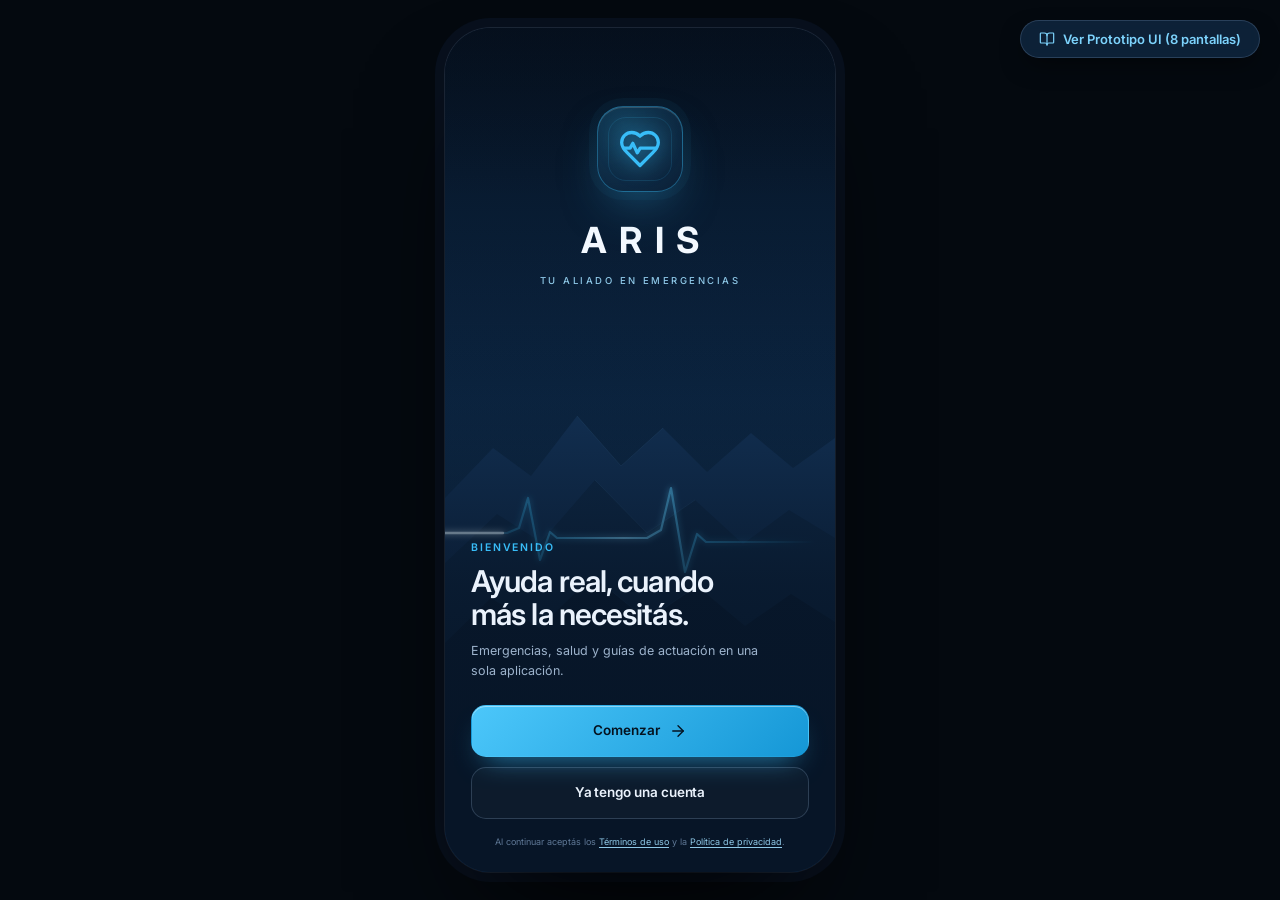
==== commit 082e8659: "feat: agregar index.html para iniciar app, enlazar prototype y actualizar service worker" ====
--- a/app.html
+++ b/app.html
@@ -1120,6 +1120,14 @@
     <div id="toast" role="status" aria-live="polite"></div>
   </div>
 
+  <!-- Acceso al prototipo (solo visible en pantallas grandes) -->
+  <aside class="desktop-showcase-link" aria-label="Acceso al prototipo UI">
+    <a href="prototype.html">
+      <svg class="icon" aria-hidden="true"><use href="#i-book"/></svg>
+      <span>Ver Prototipo UI (8 pantallas)</span>
+    </a>
+  </aside>
+
   <script src="app.js"></script>
   <script src="pwa.js"></script>
 </body>
--- a/app-mobile.css
+++ b/app-mobile.css
@@ -261,3 +261,46 @@
 body.aris-app {
   color-scheme: dark;
 }
+
+/* Enlace al prototipo UI (oculto en móviles, flotante en desktop) */
+.desktop-showcase-link {
+  display: none;
+}
+
+@media (min-width: 700px) and (min-height: 760px) {
+  .desktop-showcase-link {
+    display: block;
+    position: fixed;
+    top: 20px;
+    right: 20px;
+    z-index: 9999;
+  }
+  .desktop-showcase-link a {
+    display: inline-flex;
+    align-items: center;
+    gap: 8px;
+    padding: 10px 18px;
+    border-radius: 999px;
+    background: rgba(16, 42, 70, 0.75);
+    border: 1px solid rgba(148, 178, 214, 0.22);
+    color: var(--cyan-text, #7DD3FC);
+    text-decoration: none;
+    font-size: 13px;
+    font-weight: 600;
+    backdrop-filter: blur(8px);
+    -webkit-backdrop-filter: blur(8px);
+    transition: all 0.2s ease;
+    box-shadow: 0 10px 24px -6px rgba(0, 0, 0, 0.5);
+  }
+  .desktop-showcase-link a:hover {
+    background: rgba(16, 42, 70, 0.95);
+    border-color: rgba(56, 189, 248, 0.6);
+    color: #FFFFFF;
+    transform: translateY(-1px);
+    box-shadow: 0 12px 28px -6px rgba(56, 189, 248, 0.25);
+  }
+  .desktop-showcase-link svg {
+    width: 16px;
+    height: 16px;
+  }
+}
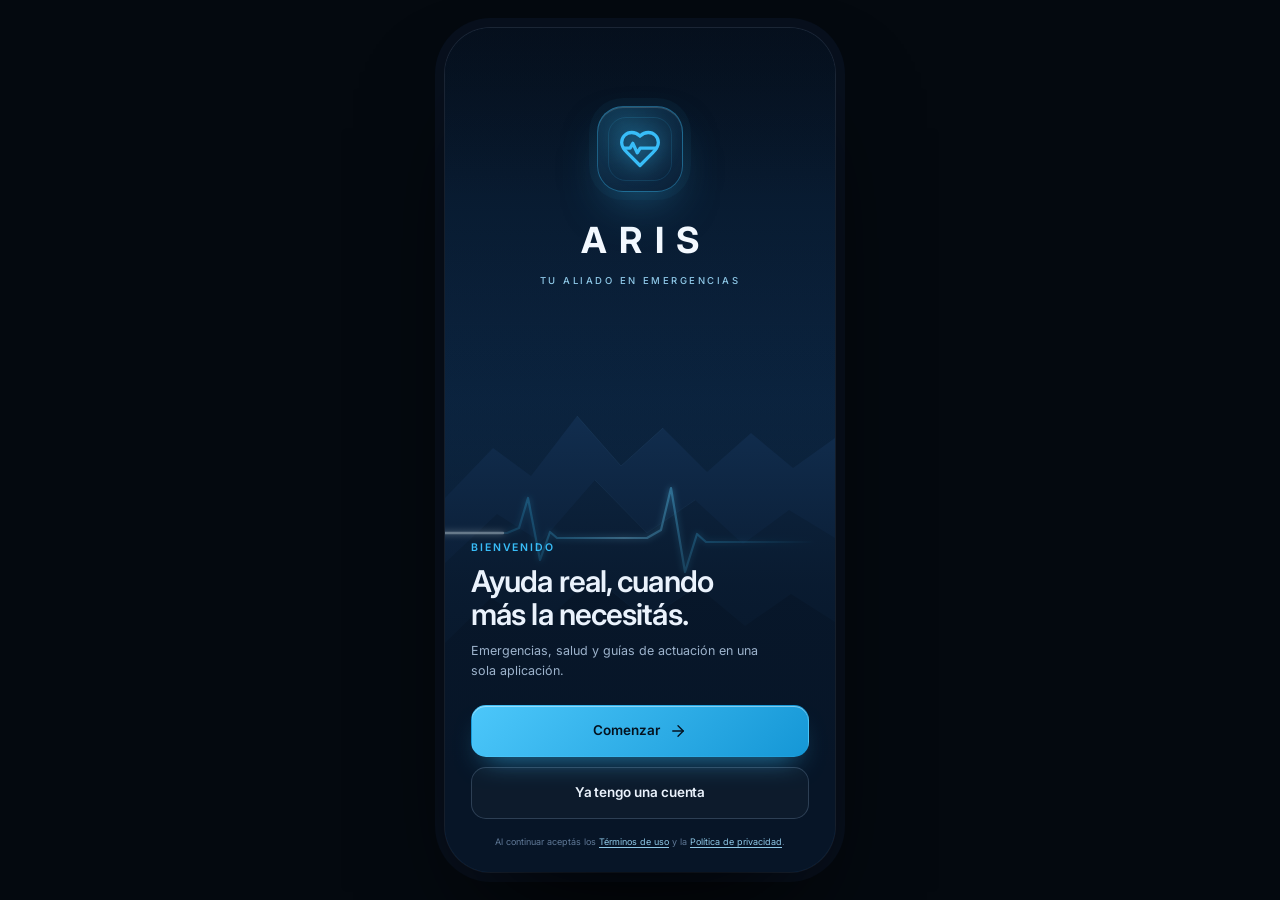
==== commit 0e4c8e7c: "chore: eliminar prototype.html y limpiar referencias" ====
--- a/app.html
+++ b/app.html
@@ -1120,14 +1120,6 @@
     <div id="toast" role="status" aria-live="polite"></div>
   </div>
 
-  <!-- Acceso al prototipo (solo visible en pantallas grandes) -->
-  <aside class="desktop-showcase-link" aria-label="Acceso al prototipo UI">
-    <a href="prototype.html">
-      <svg class="icon" aria-hidden="true"><use href="#i-book"/></svg>
-      <span>Ver Prototipo UI (8 pantallas)</span>
-    </a>
-  </aside>
-
   <script src="app.js"></script>
   <script src="pwa.js"></script>
 </body>
--- a/app-mobile.css
+++ b/app-mobile.css
@@ -261,46 +261,3 @@
 body.aris-app {
   color-scheme: dark;
 }
-
-/* Enlace al prototipo UI (oculto en móviles, flotante en desktop) */
-.desktop-showcase-link {
-  display: none;
-}
-
-@media (min-width: 700px) and (min-height: 760px) {
-  .desktop-showcase-link {
-    display: block;
-    position: fixed;
-    top: 20px;
-    right: 20px;
-    z-index: 9999;
-  }
-  .desktop-showcase-link a {
-    display: inline-flex;
-    align-items: center;
-    gap: 8px;
-    padding: 10px 18px;
-    border-radius: 999px;
-    background: rgba(16, 42, 70, 0.75);
-    border: 1px solid rgba(148, 178, 214, 0.22);
-    color: var(--cyan-text, #7DD3FC);
-    text-decoration: none;
-    font-size: 13px;
-    font-weight: 600;
-    backdrop-filter: blur(8px);
-    -webkit-backdrop-filter: blur(8px);
-    transition: all 0.2s ease;
-    box-shadow: 0 10px 24px -6px rgba(0, 0, 0, 0.5);
-  }
-  .desktop-showcase-link a:hover {
-    background: rgba(16, 42, 70, 0.95);
-    border-color: rgba(56, 189, 248, 0.6);
-    color: #FFFFFF;
-    transform: translateY(-1px);
-    box-shadow: 0 12px 28px -6px rgba(56, 189, 248, 0.25);
-  }
-  .desktop-showcase-link svg {
-    width: 16px;
-    height: 16px;
-  }
-}
